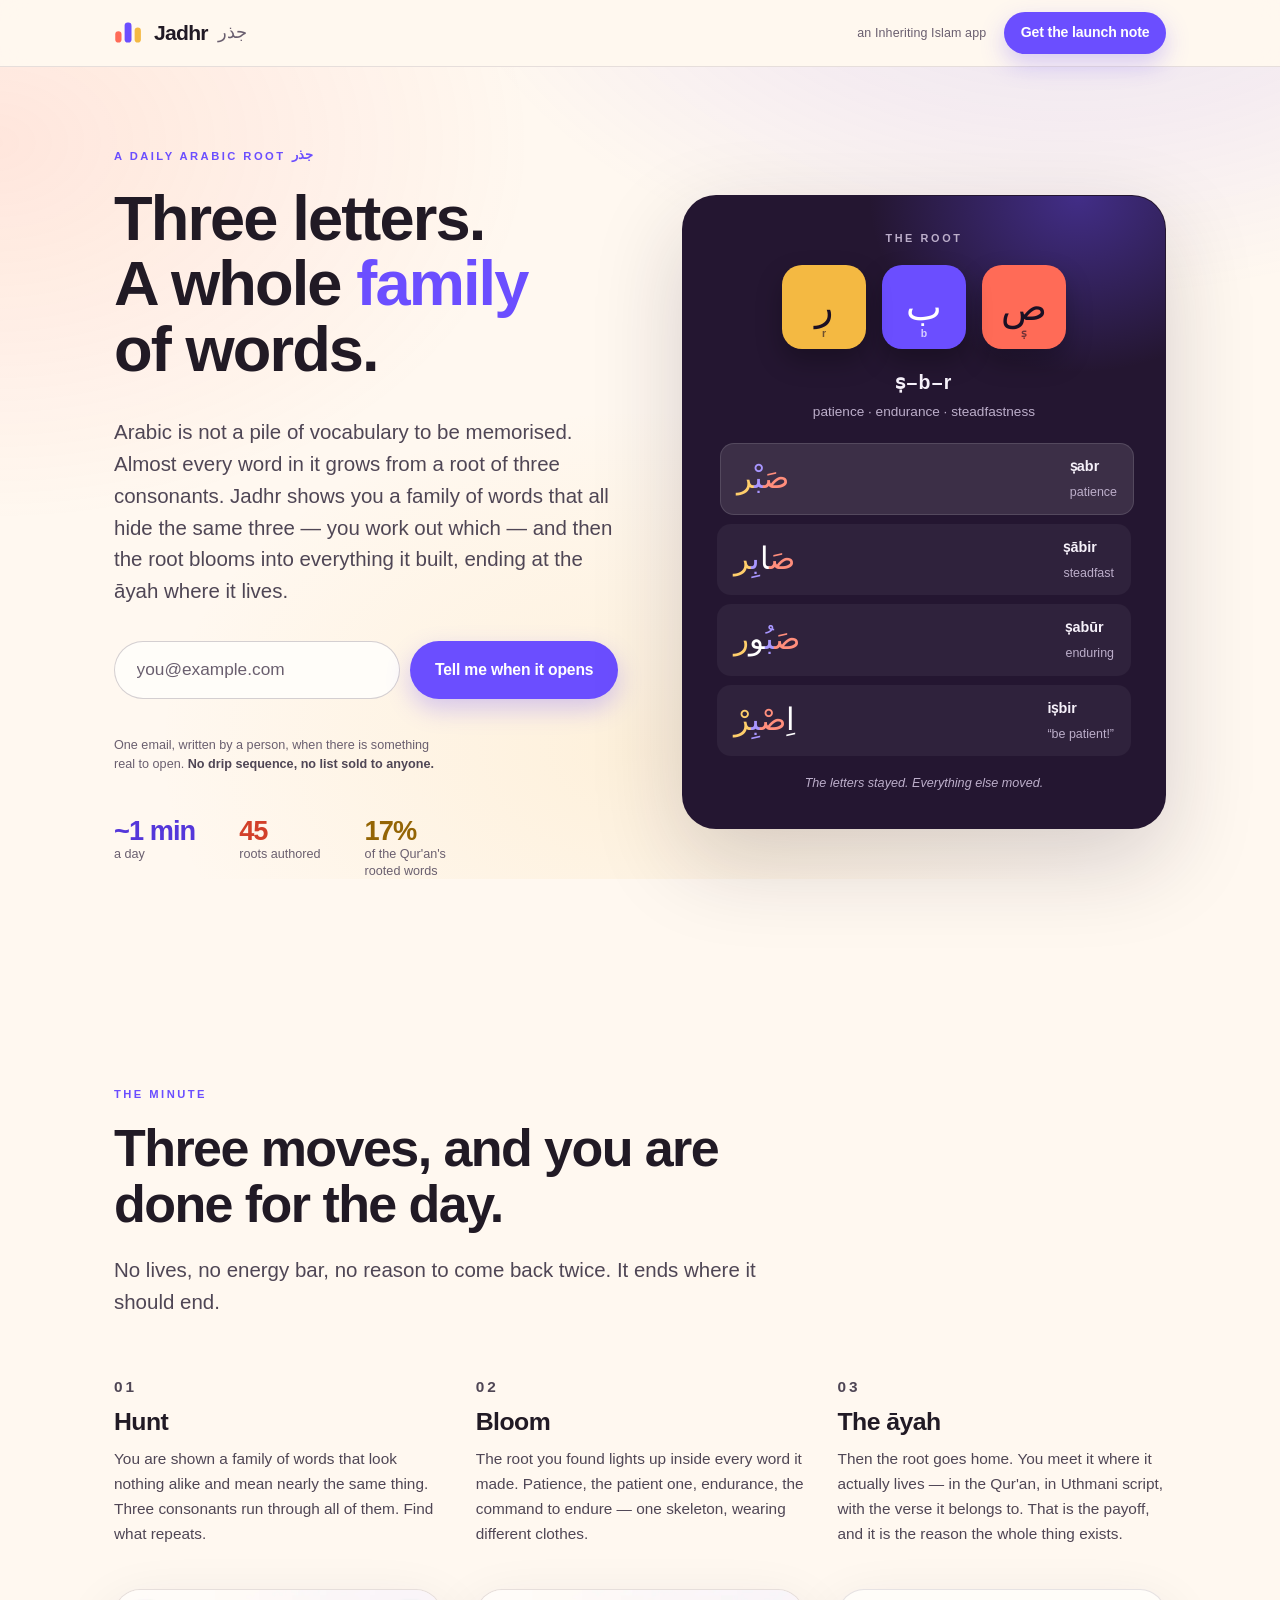
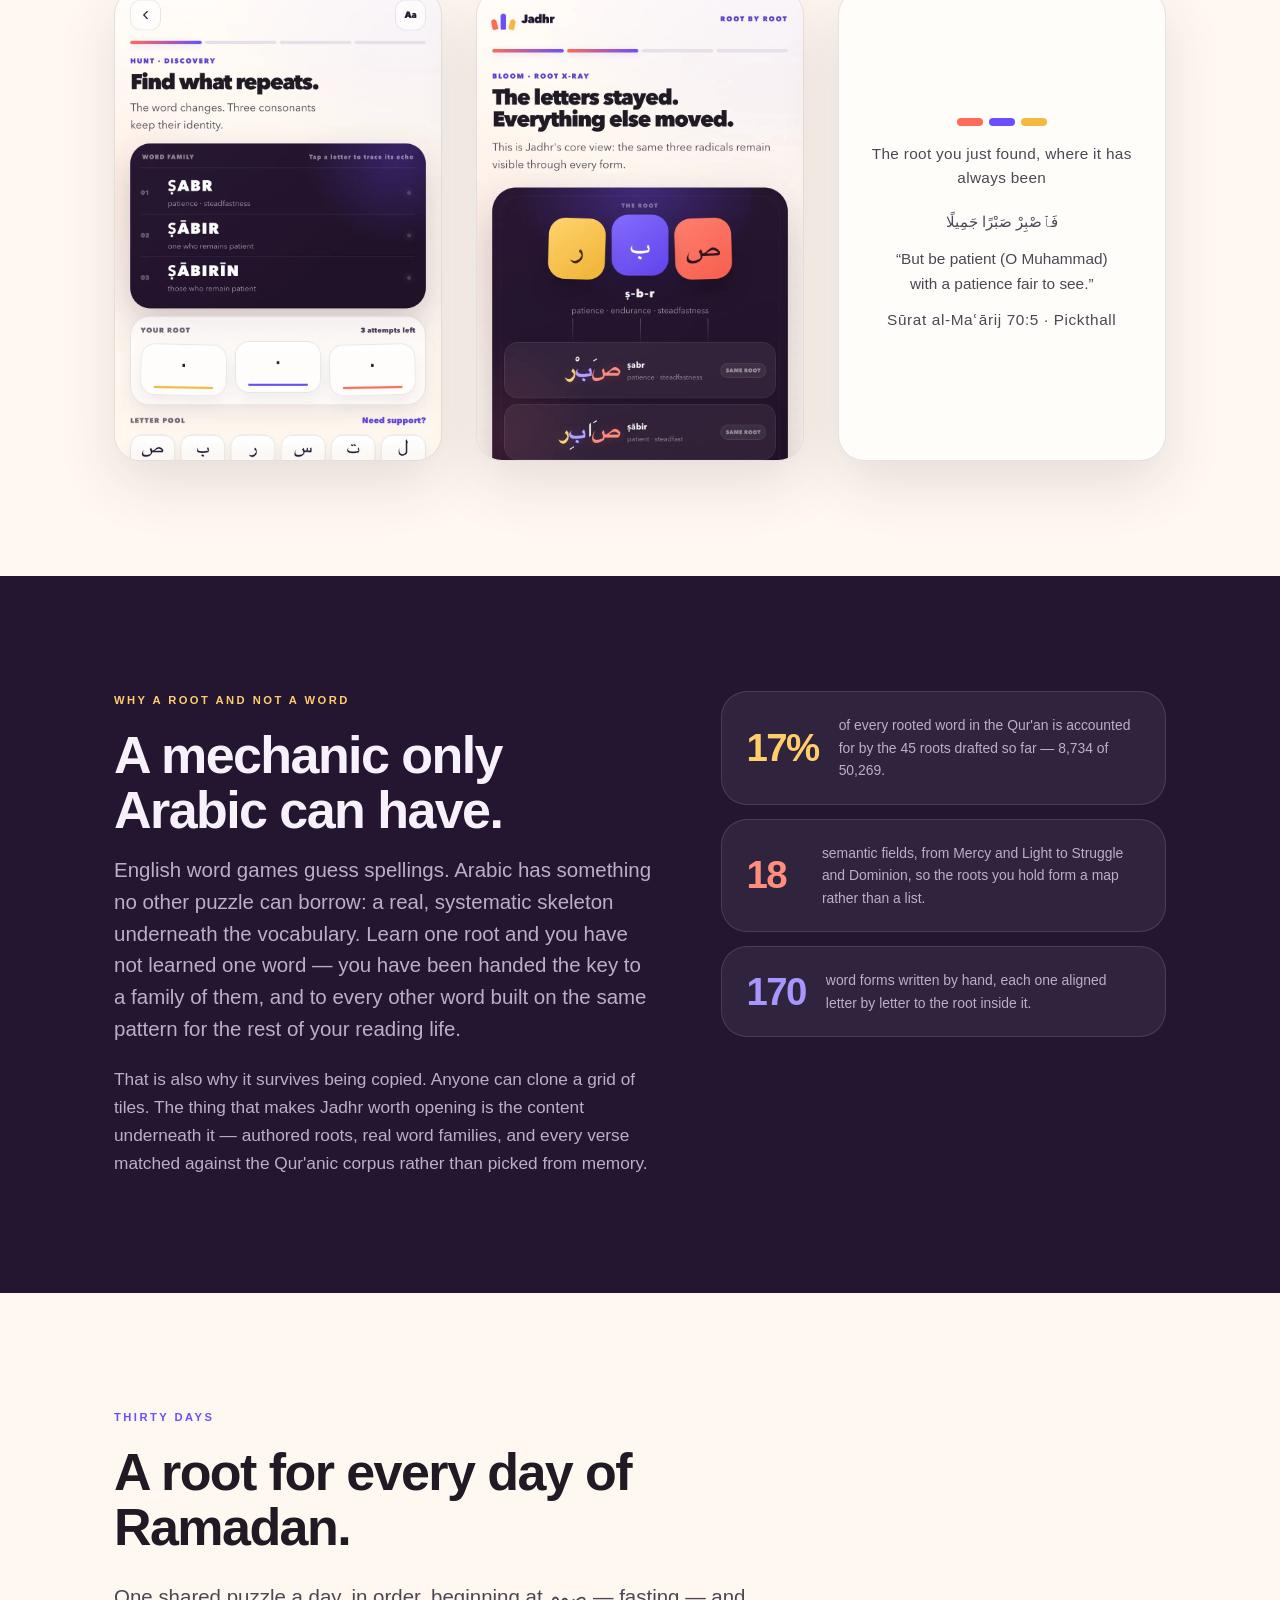
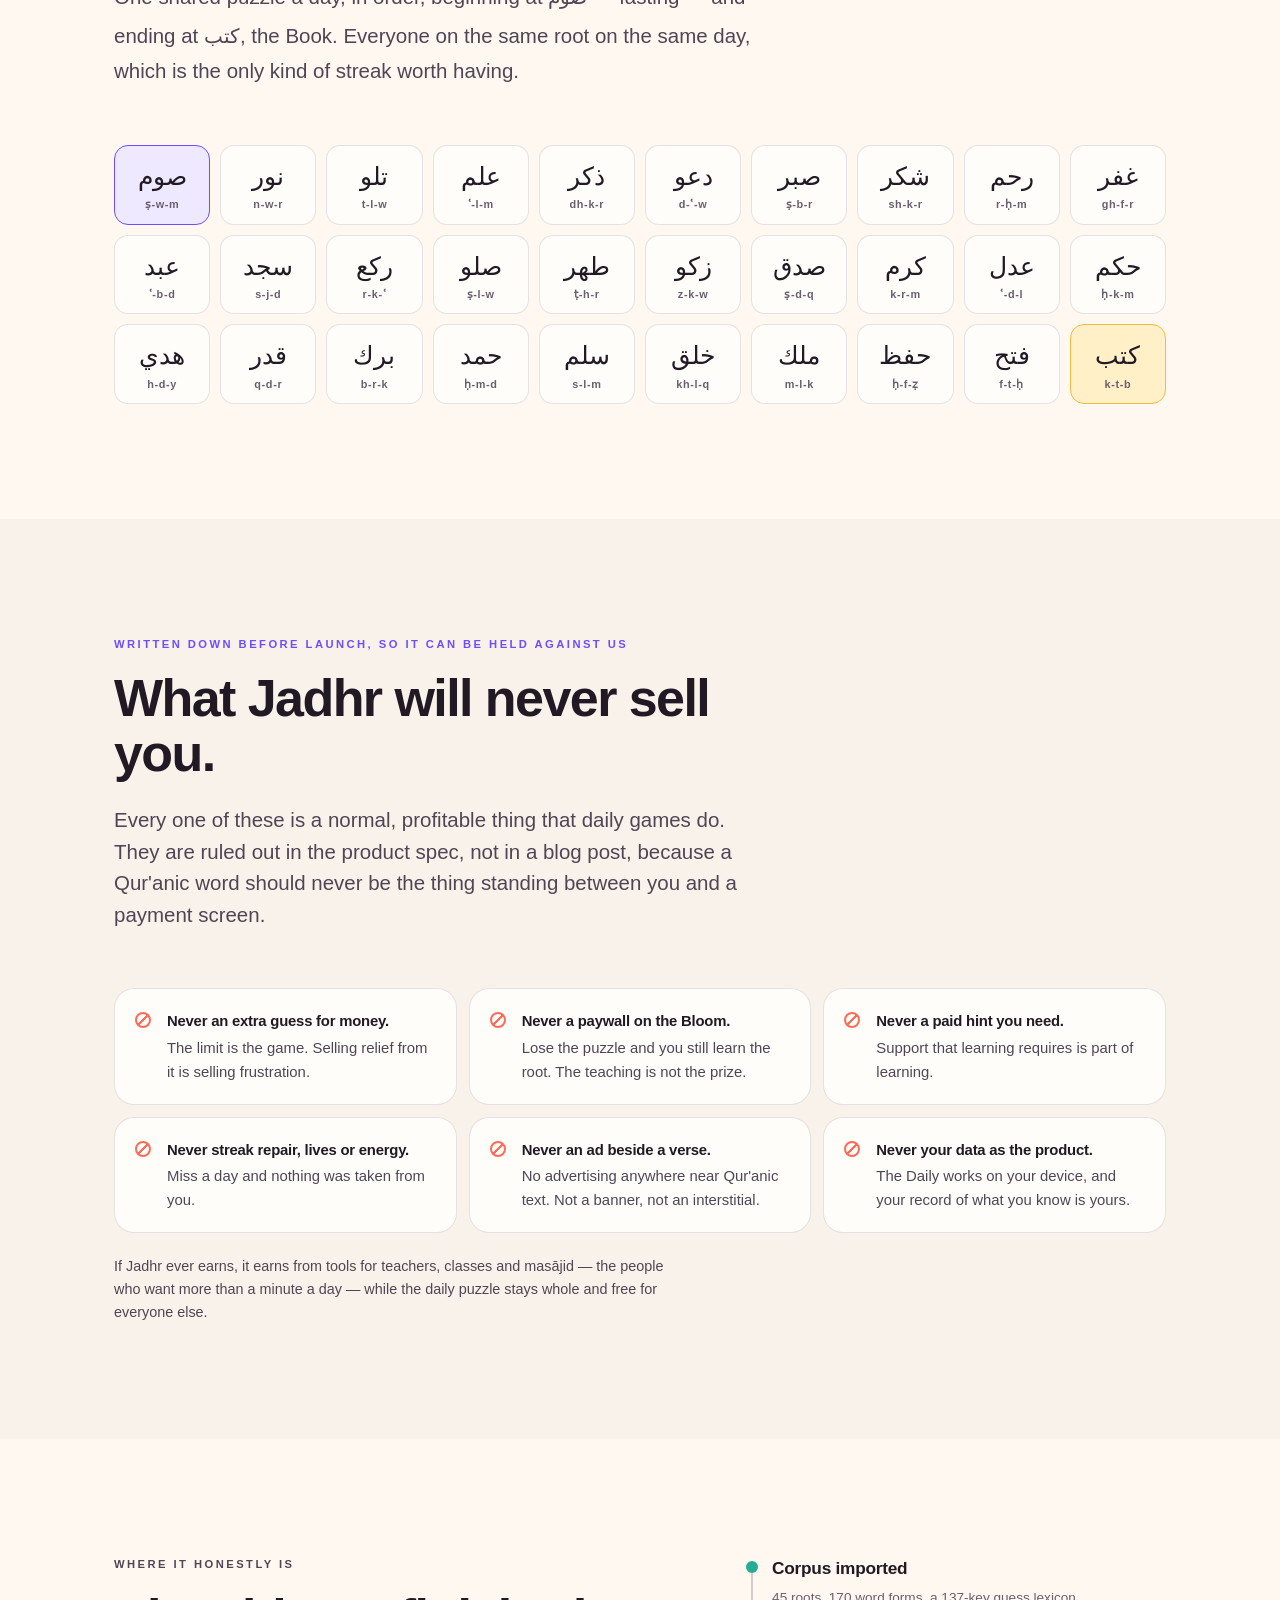
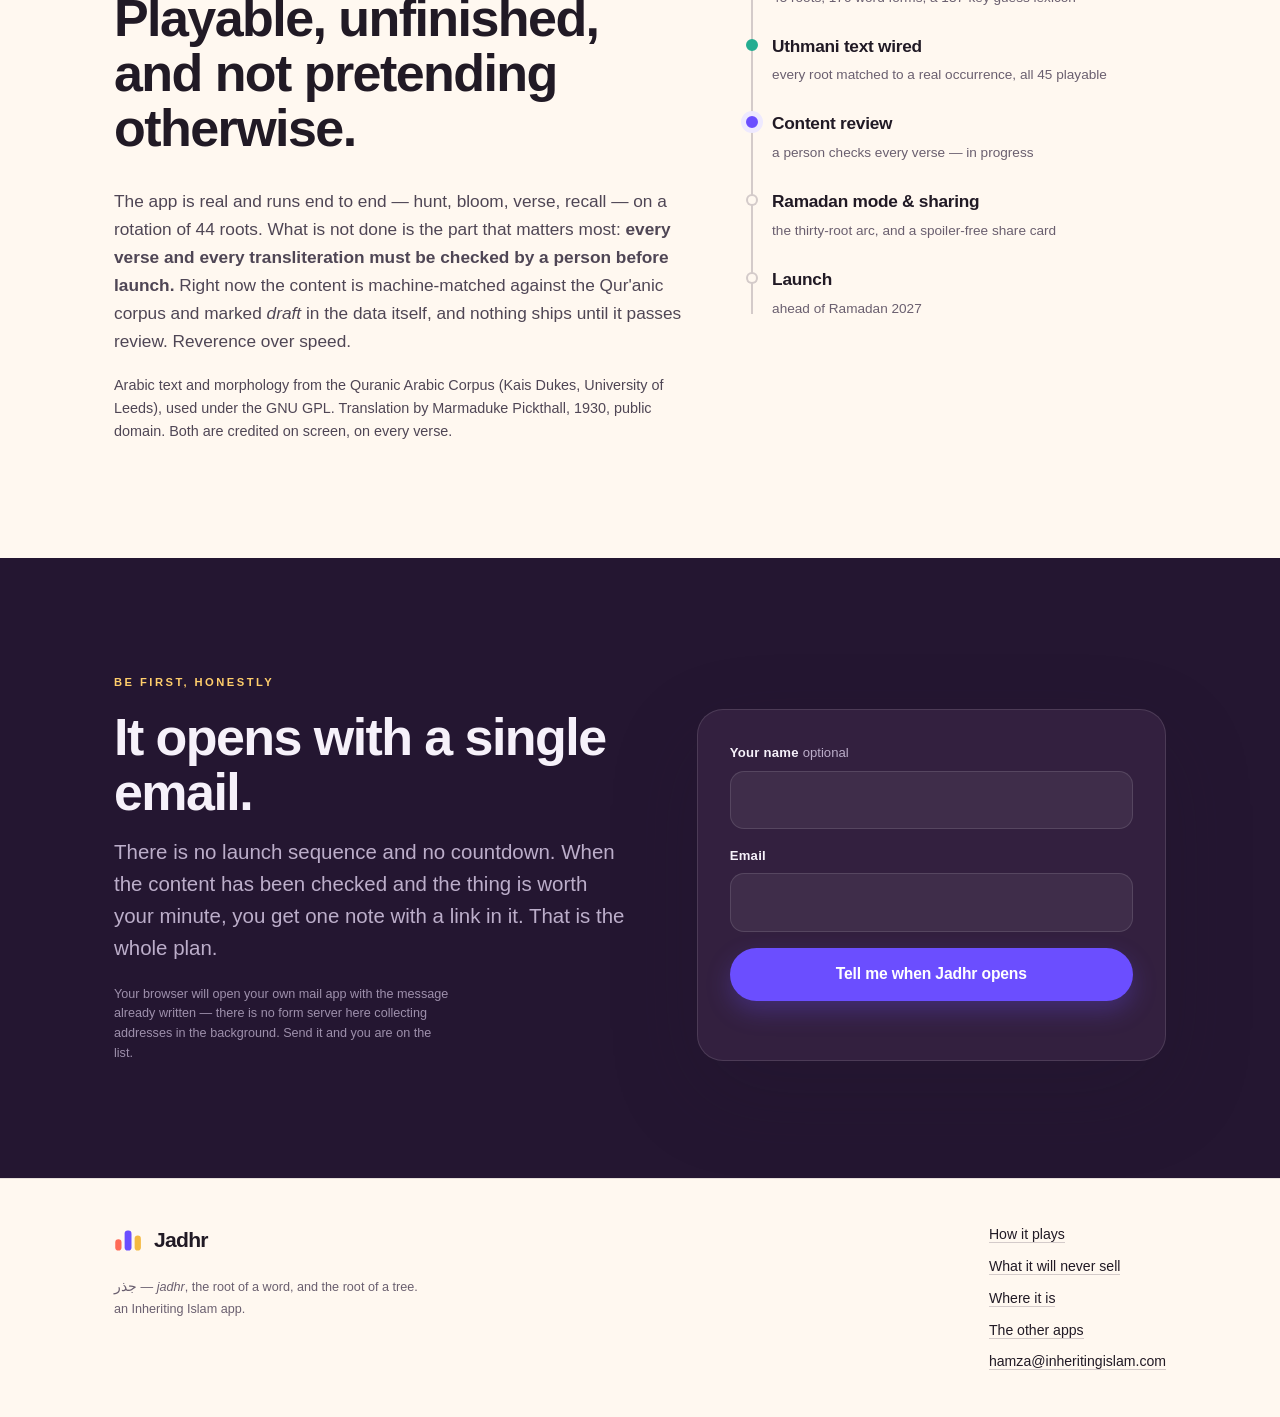
==== index.html @ f07e19c1 "Jadhr gets its own domain, and a page that finally explains it The row on /apps/ says the idea is th" ====
<!doctype html>
<html lang="en">
<head>
<meta charset="utf-8">
<meta name="viewport" content="width=device-width, initial-scale=1">
<title>Jadhr — the daily Arabic root</title>
<meta name="description" content="A one-minute daily puzzle. Find the three letters a family of Arabic words is built from, then watch the root bloom into everything it built — ending at the āyah where it lives. An Inheriting Islam app, launching ahead of Ramadan 2027.">
<link rel="canonical" href="https://jadhrapp.com/">
<meta name="theme-color" content="#FFF8F0" media="(prefers-color-scheme: light)">
<meta name="theme-color" content="#241631" media="(prefers-color-scheme: dark)">

<meta property="og:type" content="website">
<meta property="og:title" content="Jadhr — the daily Arabic root">
<meta property="og:description" content="Three letters. A whole family of words. One minute a day.">
<meta property="og:url" content="https://jadhrapp.com/">
<meta property="og:image" content="https://jadhrapp.com/assets/img/og-card.png">
<meta name="twitter:card" content="summary_large_image">

<link rel="icon" href="/assets/img/favicon.svg" type="image/svg+xml">
<link rel="apple-touch-icon" href="/assets/img/apple-touch-icon.png">
<link rel="stylesheet" href="/assets/css/site.css">
</head>
<body>
<a class="skip" href="#main">Skip to content</a>

<!-- ============================================================ HEADER -->
<header class="head">
  <div class="wrap head-in">
    <a class="mark" href="/" aria-label="Jadhr — home">
      <svg class="glyph" viewBox="0 0 48 40" aria-hidden="true" focusable="false">
        <rect x="2"  y="18" width="10" height="18" rx="5" fill="#FF6B57"/>
        <rect x="17" y="4"  width="11" height="32" rx="5" fill="#6B4EFF"/>
        <rect x="33" y="12" width="10" height="24" rx="5" fill="#F4B942"/>
      </svg>
      <span class="wordmark">Jadhr</span>
      <span class="ar mark-ar" lang="ar" dir="rtl">جذر</span>
    </a>
    <div class="head-right">
      <span class="pub">an Inheriting Islam app</span>
      <a class="btn btn-primary btn-sm" href="#waitlist">Get the launch note</a>
    </div>
  </div>
</header>

<main id="main">

<!-- ============================================================== HERO -->
<section class="hero">
  <div class="wrap hero-in">

    <div class="hero-copy">
      <p class="eyebrow">A daily Arabic root <span class="ar" lang="ar" dir="rtl">جذر</span></p>
      <h1><span>Three letters.</span> <span>A whole <em>family</em> of words.</span></h1>
      <p class="lede">Arabic is not a pile of vocabulary to be memorised. Almost every word in it
        grows from a root of three consonants. Jadhr shows you a family of words that all hide the
        same three — you work out which — and then the root blooms into everything it built,
        ending at the āyah where it lives.</p>

      <form class="signup" id="signup-top" data-to="hamza@inheritingislam.com"
            data-subject="Jadhr waitlist" novalidate>
        <label class="vh" for="e-top">Your email</label>
        <input id="e-top" name="email" type="email" inputmode="email" autocomplete="email"
               placeholder="you@example.com" required>
        <button class="btn btn-primary" type="submit">Tell me when it opens</button>
        <p class="formnote tiny" role="status"></p>
      </form>

      <p class="tiny hero-fine">One email, written by a person, when there is something real to
        open. <b>No drip sequence, no list sold to anyone.</b></p>

      <ul class="facts">
        <li><b>~1 min</b><span>a day</span></li>
        <li><b>45</b><span>roots authored</span></li>
        <li><b>17%</b><span>of the Qur'an's rooted words</span></li>
      </ul>
    </div>

    <!-- The root x-ray: the product's core idea, working, on the page. -->
    <div class="hero-art">
      <figure class="xray" id="xray">
        <figcaption class="xray-cap">The root</figcaption>

        <div class="radicals" dir="rtl" aria-label="The root ṣ-b-r">
          <span class="rad r1"><span class="ar" lang="ar">ص</span><i>ṣ</i></span>
          <span class="rad r2"><span class="ar" lang="ar">ب</span><i>b</i></span>
          <span class="rad r3"><span class="ar" lang="ar">ر</span><i>r</i></span>
        </div>
        <p class="xray-root">ṣ–b–r</p>
        <p class="xray-gloss">patience · endurance · steadfastness</p>

        <ol class="forms" role="list">
          <li class="form is-on">
            <span class="ar form-ar" lang="ar" dir="rtl"><b class="r1">صَ</b><b class="r2">بْ</b><b class="r3">ر</b></span>
            <span class="form-tx">ṣabr</span>
            <span class="form-gl">patience</span>
          </li>
          <li class="form">
            <span class="ar form-ar" lang="ar" dir="rtl"><b class="r1">صَ</b>ا<b class="r2">بِ</b><b class="r3">ر</b></span>
            <span class="form-tx">ṣābir</span>
            <span class="form-gl">steadfast</span>
          </li>
          <li class="form">
            <span class="ar form-ar" lang="ar" dir="rtl"><b class="r1">صَ</b><b class="r2">بُ</b>و<b class="r3">ر</b></span>
            <span class="form-tx">ṣabūr</span>
            <span class="form-gl">enduring</span>
          </li>
          <li class="form">
            <span class="ar form-ar" lang="ar" dir="rtl">اِ<b class="r1">صْ</b><b class="r2">بِ</b><b class="r3">رْ</b></span>
            <span class="form-tx">iṣbir</span>
            <span class="form-gl">“be patient!”</span>
          </li>
        </ol>

        <p class="xray-foot tiny">The letters stayed. Everything else moved.</p>
      </figure>
    </div>

  </div>
</section>

<!-- ============================================================== HOW -->
<section class="band" id="how">
  <div class="wrap">
    <div class="shead">
      <p class="eyebrow">The minute</p>
      <h2>Three moves, and you are done for the day.</h2>
      <p class="lede">No lives, no energy bar, no reason to come back twice. It ends where it
        should end.</p>
    </div>

    <div class="steps">
      <article class="step">
        <p class="step-n">01</p>
        <h3>Hunt</h3>
        <p>You are shown a family of words that look nothing alike and mean nearly the same thing.
          Three consonants run through all of them. Find what repeats.</p>
        <figure class="shot">
          <img src="/assets/img/screen-hunt.webp" width="470" height="700" loading="lazy" decoding="async"
               alt="The Hunt screen: a word family — ṣabr, ṣābir, ṣābirīn — above a pool of Arabic letters and three empty radical slots.">
        </figure>
      </article>

      <article class="step">
        <p class="step-n">02</p>
        <h3>Bloom</h3>
        <p>The root you found lights up inside every word it made. Patience, the patient one,
          endurance, the command to endure — one skeleton, wearing different clothes.</p>
        <figure class="shot">
          <img src="/assets/img/screen-bloom.webp" width="470" height="700" loading="lazy" decoding="async"
               alt="The Bloom screen: the three radicals as coloured tiles, and the same three colours visible inside each derived word.">
        </figure>
      </article>

      <article class="step">
        <p class="step-n">03</p>
        <h3>The āyah</h3>
        <p>Then the root goes home. You meet it where it actually lives — in the Qur'an, in
          Uthmani script, with the verse it belongs to. That is the payoff, and it is the reason
          the whole thing exists.</p>
        <figure class="ayah">
          <p class="ayah-chip" aria-hidden="true">
            <span class="c1"></span><span class="c2"></span><span class="c3"></span>
          </p>
          <p class="ayah-lead tiny">The root you just found, where it has always been</p>
          <p class="ar ayah-ar" lang="ar" dir="rtl">فَٱصْبِرْ صَبْرًا جَمِيلًا</p>
          <p class="ayah-tr">“But be patient (O Muhammad) with a patience fair to see.”</p>
          <p class="ayah-ref tiny">Sūrat al-Maʿārij <span dir="ltr">70:5</span> · Pickthall</p>
        </figure>
      </article>
    </div>
  </div>
</section>

<!-- ============================================================== WHY -->
<section class="band band-dark" id="why">
  <div class="wrap why-in">
    <div>
      <p class="eyebrow">Why a root and not a word</p>
      <h2>A mechanic only Arabic can have.</h2>
      <p class="lede">English word games guess spellings. Arabic has something no other puzzle can
        borrow: a real, systematic skeleton underneath the vocabulary. Learn one root and you have
        not learned one word — you have been handed the key to a family of them, and to every
        other word built on the same pattern for the rest of your reading life.</p>
      <p>That is also why it survives being copied. Anyone can clone a grid of tiles. The thing
        that makes Jadhr worth opening is the content underneath it — authored roots, real word
        families, and every verse matched against the Qur'anic corpus rather than picked from
        memory.</p>
    </div>

    <div class="stat-stack">
      <div class="stat">
        <b>17%</b>
        <p>of every rooted word in the Qur'an is accounted for by the 45 roots drafted so far —
          8,734 of 50,269.</p>
      </div>
      <div class="stat">
        <b>18</b>
        <p>semantic fields, from Mercy and Light to Struggle and Dominion, so the roots you hold
          form a map rather than a list.</p>
      </div>
      <div class="stat">
        <b>170</b>
        <p>word forms written by hand, each one aligned letter by letter to the root inside it.</p>
      </div>
    </div>
  </div>
</section>

<!-- ========================================================== RAMADAN -->
<section class="band" id="ramadan">
  <div class="wrap">
    <div class="shead">
      <p class="eyebrow">Thirty days</p>
      <h2>A root for every day of Ramadan.</h2>
      <p class="lede">One shared puzzle a day, in order, beginning at <span class="ar" lang="ar" dir="rtl">صوم</span>
        — fasting — and ending at <span class="ar" lang="ar" dir="rtl">كتب</span>, the Book. Everyone
        on the same root on the same day, which is the only kind of streak worth having.</p>
    </div>

    <ol class="arc" role="list" aria-label="The thirty roots of Ramadan, in order">
      <li><span class="ar" lang="ar" dir="rtl">صوم</span><i>ṣ-w-m</i></li>
      <li><span class="ar" lang="ar" dir="rtl">نور</span><i>n-w-r</i></li>
      <li><span class="ar" lang="ar" dir="rtl">تلو</span><i>t-l-w</i></li>
      <li><span class="ar" lang="ar" dir="rtl">علم</span><i>ʿ-l-m</i></li>
      <li><span class="ar" lang="ar" dir="rtl">ذكر</span><i>dh-k-r</i></li>
      <li><span class="ar" lang="ar" dir="rtl">دعو</span><i>d-ʿ-w</i></li>
      <li><span class="ar" lang="ar" dir="rtl">صبر</span><i>ṣ-b-r</i></li>
      <li><span class="ar" lang="ar" dir="rtl">شكر</span><i>sh-k-r</i></li>
      <li><span class="ar" lang="ar" dir="rtl">رحم</span><i>r-ḥ-m</i></li>
      <li><span class="ar" lang="ar" dir="rtl">غفر</span><i>gh-f-r</i></li>
      <li><span class="ar" lang="ar" dir="rtl">عبد</span><i>ʿ-b-d</i></li>
      <li><span class="ar" lang="ar" dir="rtl">سجد</span><i>s-j-d</i></li>
      <li><span class="ar" lang="ar" dir="rtl">ركع</span><i>r-k-ʿ</i></li>
      <li><span class="ar" lang="ar" dir="rtl">صلو</span><i>ṣ-l-w</i></li>
      <li><span class="ar" lang="ar" dir="rtl">طهر</span><i>ṭ-h-r</i></li>
      <li><span class="ar" lang="ar" dir="rtl">زكو</span><i>z-k-w</i></li>
      <li><span class="ar" lang="ar" dir="rtl">صدق</span><i>ṣ-d-q</i></li>
      <li><span class="ar" lang="ar" dir="rtl">كرم</span><i>k-r-m</i></li>
      <li><span class="ar" lang="ar" dir="rtl">عدل</span><i>ʿ-d-l</i></li>
      <li><span class="ar" lang="ar" dir="rtl">حكم</span><i>ḥ-k-m</i></li>
      <li><span class="ar" lang="ar" dir="rtl">هدي</span><i>h-d-y</i></li>
      <li><span class="ar" lang="ar" dir="rtl">قدر</span><i>q-d-r</i></li>
      <li><span class="ar" lang="ar" dir="rtl">برك</span><i>b-r-k</i></li>
      <li><span class="ar" lang="ar" dir="rtl">حمد</span><i>ḥ-m-d</i></li>
      <li><span class="ar" lang="ar" dir="rtl">سلم</span><i>s-l-m</i></li>
      <li><span class="ar" lang="ar" dir="rtl">خلق</span><i>kh-l-q</i></li>
      <li><span class="ar" lang="ar" dir="rtl">ملك</span><i>m-l-k</i></li>
      <li><span class="ar" lang="ar" dir="rtl">حفظ</span><i>ḥ-f-ẓ</i></li>
      <li><span class="ar" lang="ar" dir="rtl">فتح</span><i>f-t-ḥ</i></li>
      <li><span class="ar" lang="ar" dir="rtl">كتب</span><i>k-t-b</i></li>
    </ol>
  </div>
</section>

<!-- ========================================================= PROMISES -->
<section class="band band-alt" id="promises">
  <div class="wrap">
    <div class="shead">
      <p class="eyebrow">Written down before launch, so it can be held against us</p>
      <h2>What Jadhr will never sell you.</h2>
      <p class="lede">Every one of these is a normal, profitable thing that daily games do. They
        are ruled out in the product spec, not in a blog post, because a Qur'anic word should
        never be the thing standing between you and a payment screen.</p>
    </div>

    <ul class="nevers" role="list">
      <li><b>Never an extra guess for money.</b> The limit is the game. Selling relief from it is selling frustration.</li>
      <li><b>Never a paywall on the Bloom.</b> Lose the puzzle and you still learn the root. The teaching is not the prize.</li>
      <li><b>Never a paid hint you need.</b> Support that learning requires is part of learning.</li>
      <li><b>Never streak repair, lives or energy.</b> Miss a day and nothing was taken from you.</li>
      <li><b>Never an ad beside a verse.</b> No advertising anywhere near Qur'anic text. Not a banner, not an interstitial.</li>
      <li><b>Never your data as the product.</b> The Daily works on your device, and your record of what you know is yours.</li>
    </ul>

    <p class="small nevers-foot">If Jadhr ever earns, it earns from tools for teachers, classes and
      masājid — the people who want more than a minute a day — while the daily puzzle stays whole
      and free for everyone else.</p>
  </div>
</section>

<!-- =========================================================== STATUS -->
<section class="band" id="status">
  <div class="wrap status-in">
    <div>
      <p class="eyebrow">Where it honestly is</p>
      <h2>Playable, unfinished, and not pretending otherwise.</h2>
      <p>The app is real and runs end to end — hunt, bloom, verse, recall — on a rotation of 44
        roots. What is not done is the part that matters most: <b>every verse and every
        transliteration must be checked by a person before launch.</b> Right now the content is
        machine-matched against the Qur'anic corpus and marked <i>draft</i> in the data itself,
        and nothing ships until it passes review. Reverence over speed.</p>
      <p class="small">Arabic text and morphology from the Quranic Arabic Corpus (Kais Dukes,
        University of Leeds), used under the GNU GPL. Translation by Marmaduke Pickthall, 1930,
        public domain. Both are credited on screen, on every verse.</p>
    </div>

    <ul class="timeline" role="list">
      <li class="done"><b>Corpus imported</b><span>45 roots, 170 word forms, a 137-key guess lexicon</span></li>
      <li class="done"><b>Uthmani text wired</b><span>every root matched to a real occurrence, all 45 playable</span></li>
      <li class="now"><b>Content review</b><span>a person checks every verse — in progress</span></li>
      <li><b>Ramadan mode &amp; sharing</b><span>the thirty-root arc, and a spoiler-free share card</span></li>
      <li><b>Launch</b><span>ahead of Ramadan 2027</span></li>
    </ul>
  </div>
</section>

<!-- ========================================================= WAITLIST -->
<section class="band band-dark" id="waitlist">
  <div class="wrap wait-in">
    <div class="wait-copy">
      <p class="eyebrow">Be first, honestly</p>
      <h2>It opens with a single email.</h2>
      <p class="lede">There is no launch sequence and no countdown. When the content has been
        checked and the thing is worth your minute, you get one note with a link in it. That is the
        whole plan.</p>
      <p class="tiny">Your browser will open your own mail app with the message already written —
        there is no form server here collecting addresses in the background. Send it and you are
        on the list.</p>
    </div>

    <form class="signup signup-lg" id="signup-main" data-to="hamza@inheritingislam.com"
          data-subject="Jadhr waitlist" novalidate>
      <div class="field">
        <label for="w-name">Your name <span class="opt">optional</span></label>
        <input id="w-name" name="name" type="text" autocomplete="name">
      </div>
      <div class="field">
        <label for="w-email">Email</label>
        <input id="w-email" name="email" type="email" inputmode="email" autocomplete="email" required>
      </div>
      <button class="btn btn-primary btn-block" type="submit">Tell me when Jadhr opens</button>
      <p class="formnote tiny" role="status"></p>
    </form>
  </div>
</section>

</main>

<!-- ============================================================ FOOTER -->
<footer class="foot">
  <div class="wrap foot-in">
    <div>
      <a class="mark" href="/" aria-label="Jadhr — home">
        <svg class="glyph" viewBox="0 0 48 40" aria-hidden="true" focusable="false">
          <rect x="2"  y="18" width="10" height="18" rx="5" fill="#FF6B57"/>
          <rect x="17" y="4"  width="11" height="32" rx="5" fill="#6B4EFF"/>
          <rect x="33" y="12" width="10" height="24" rx="5" fill="#F4B942"/>
        </svg>
        <span class="wordmark">Jadhr</span>
      </a>
      <p class="tiny foot-note"><span class="ar" lang="ar" dir="rtl">جذر</span> — <i>jadhr</i>, the
        root of a word, and the root of a tree. an Inheriting Islam app.</p>
    </div>

    <ul class="foot-links" role="list">
      <li><a class="link" href="#how">How it plays</a></li>
      <li><a class="link" href="#promises">What it will never sell</a></li>
      <li><a class="link" href="#status">Where it is</a></li>
      <li><a class="link" href="https://inheritingislam.com/apps/" rel="noopener">The other apps</a></li>
      <li><a class="link" href="mailto:hamza@inheritingislam.com">hamza@inheritingislam.com</a></li>
    </ul>
  </div>
</footer>

<script src="/assets/js/site.js" defer></script>
</body>
</html>
---- assets/css/site.css ----
/* ============================================================================
   JADHR — jadhrapp.com
   The pre-launch page. Palette, radii and surfaces are taken from the v5 app
   itself so the site and the product are visibly the same object: warm cream
   ground, plum panels, and three accent colours that each have a job —
   coral, violet and saffron are the first, second and third radical, always,
   everywhere. They are never decoration.

   One stylesheet, one script, zero third-party requests.
   ========================================================================== */

/* ---------------------------------------------------------------- tokens  */
:root{
  color-scheme:light;

  --cream:#FFF8F0;
  --cream-deep:#F3E8DC;
  --ground:#FFF8F0;
  --surface:#FFFDF9;
  --surface-2:#F9F2EA;
  --panel:#241631;
  --panel-2:#33203F;

  --ink:#211A25;
  --ink-soft:#4F4655;
  --muted:#6A5F6F;
  --on-panel:#F6F1FA;
  --on-panel-soft:#BCAECA;

  --line:rgba(52,34,64,.12);
  --line-strong:rgba(52,34,64,.21);
  --line-panel:rgba(255,255,255,.12);

  --violet:#6B4EFF;
  --violet-deep:#5437DA;
  --violet-soft:#EEE9FF;
  --coral:#FF6B57;
  --coral-soft:#FFE6E0;
  --sun:#F4B942;
  --sun-soft:#FFF0C8;
  --mint:#25AD91;
  --mint-soft:#DEF5ED;

  /* On the plum panels the accents are lifted so they hold contrast on dark. */
  --violet-lit:#A896FF;
  --coral-lit:#FF8E7C;
  --sun-lit:#FFCE6B;

  /* And deepened when they carry text on cream — the tile colours themselves
     are far too pale to read against the ground. Same three roles, legibly. */
  --violet-text:#5437DA;
  --coral-text:#D2402A;
  --sun-text:#946505;

  --shadow-soft:0 14px 36px rgba(46,28,54,.08);
  --shadow-card:0 22px 58px rgba(46,28,54,.12);
  --shadow-lift:0 32px 90px rgba(35,22,42,.18);

  --r-xl:34px; --r-lg:26px; --r-md:20px; --r-sm:14px;
  --gutter:clamp(20px,5vw,64px);

  --f-sans:"Avenir Next","Avenir",Inter,ui-sans-serif,-apple-system,BlinkMacSystemFont,"Segoe UI",sans-serif;
  --f-ar:"SF Arabic","Geeza Pro","Noto Naskh Arabic","Al Bayan","Segoe UI",serif;
}

@media (prefers-color-scheme:dark){
  :root{
    color-scheme:dark;
    --ground:#160F1E;
    --surface:#1F1529;
    --surface-2:#261A33;
    --panel:#241631;
    --panel-2:#33203F;

    --ink:#F4EFF8;
    --ink-soft:#C3B6CF;
    --muted:#A395B0;
    --line:rgba(244,239,248,.14);
    --line-strong:rgba(244,239,248,.26);

    --violet:#A896FF;
    --violet-deep:#8B76FF;
    --violet-soft:rgba(107,78,255,.20);
    --coral:#FF8E7C;
    --coral-soft:rgba(255,107,87,.18);
    --sun:#FFCE6B;
    --sun-soft:rgba(244,185,66,.18);
    --violet-text:#A896FF;
    --coral-text:#FF8E7C;
    --sun-text:#FFCE6B;
    --mint:#5FD3B9;
    --mint-soft:rgba(37,173,145,.18);

    --shadow-soft:0 14px 36px rgba(0,0,0,.4);
    --shadow-card:0 22px 58px rgba(0,0,0,.5);
    --shadow-lift:0 32px 90px rgba(0,0,0,.6);
  }
}

/* ---------------------------------------------------------------- base    */
*,*::before,*::after{box-sizing:border-box}
html{-webkit-text-size-adjust:100%}
@media (prefers-reduced-motion:no-preference){html{scroll-behavior:smooth}}

body{
  margin:0;
  background:var(--ground);
  color:var(--ink);
  font-family:var(--f-sans);
  font-size:clamp(1rem,.97rem + .15vw,1.08rem);
  line-height:1.62;
  -webkit-font-smoothing:antialiased;
  -moz-osx-font-smoothing:grayscale;
  overflow-x:hidden;
}
img{max-width:100%;display:block;height:auto}
a{color:inherit}
::selection{background:var(--violet-soft);color:var(--ink)}
:focus-visible{outline:3px solid var(--violet);outline-offset:3px;border-radius:6px}

.vh{position:absolute;width:1px;height:1px;overflow:hidden;clip-path:inset(50%);white-space:nowrap}
.skip{position:fixed;top:-80px;left:16px;z-index:99;background:var(--panel);color:#fff;
  padding:.7em 1.1em;border-radius:var(--r-sm);text-decoration:none;font-weight:700;transition:top .2s}
.skip:focus{top:16px}

/* ---------------------------------------------------------------- layout  */
.wrap{width:min(1180px,100%);margin-inline:auto;padding-inline:var(--gutter)}
.band{padding-block:clamp(64px,9vw,132px)}
.band-alt{background:var(--surface-2)}
.band-dark{background:var(--panel);color:var(--on-panel)}
.band-dark .eyebrow{color:var(--sun-lit)}
.band-dark .lede{color:var(--on-panel-soft)}
section[id]{scroll-margin-top:88px}

/* ---------------------------------------------------------------- type    */
h1,h2,h3{margin:0;font-weight:800;letter-spacing:-.03em;line-height:1.03}
h1{font-size:clamp(2.35rem,1.45rem + 3.4vw,3.95rem)}
h2{font-size:clamp(1.95rem,1.35rem + 2.5vw,3.25rem);line-height:1.06}
h3{font-size:clamp(1.28rem,1.15rem + .5vw,1.6rem);letter-spacing:-.022em}
h1 em{font-style:normal;color:var(--violet)}
p{margin:0 0 1.05em}
p:last-child{margin-bottom:0}

.eyebrow{
  display:flex;align-items:center;gap:.6em;margin:0 0 1.15rem;
  font-size:.7rem;font-weight:700;letter-spacing:.22em;text-transform:uppercase;color:var(--violet);
}
.lede{font-size:clamp(1.08rem,1rem + .4vw,1.28rem);line-height:1.55;color:var(--ink-soft);max-width:58ch}
h2 + .lede{margin-top:.8em}
.small{font-size:.9rem;line-height:1.6;color:var(--ink-soft)}
.tiny{font-size:.79rem;line-height:1.55;color:var(--muted)}
.shead{max-width:70ch;margin-bottom:clamp(36px,4.5vw,64px)}
.shead .lede{margin-top:1.1em}

.ar{font-family:var(--f-ar);line-height:1.9}

a.link{text-decoration:none;color:inherit;box-shadow:inset 0 -1px 0 var(--line-strong);
  padding-bottom:1px;transition:color .18s,box-shadow .18s}
a.link:hover{color:var(--violet);box-shadow:inset 0 -1px 0 var(--violet)}

/* ---------------------------------------------------------------- buttons */
.btn{
  display:inline-flex;align-items:center;justify-content:center;gap:.55em;
  font:inherit;font-weight:700;font-size:.98rem;letter-spacing:-.01em;
  padding:.82em 1.5em;border-radius:999px;border:1.5px solid transparent;
  text-decoration:none;cursor:pointer;text-align:center;
  transition:background-color .18s,color .18s,border-color .18s,transform .12s,box-shadow .18s;
}
.btn:active{transform:translateY(1px)}
.btn-primary{background:var(--violet);color:#fff;box-shadow:0 10px 24px rgba(107,78,255,.28)}
.btn-primary:hover{background:var(--violet-deep)}
.btn-sm{padding:.6em 1.1em;font-size:.88rem}
.btn-block{width:100%}

/* ---------------------------------------------------------------- header  */
.head{position:sticky;top:0;z-index:40;background:color-mix(in srgb,var(--ground) 88%,transparent);
  backdrop-filter:saturate(1.4) blur(12px);border-bottom:1px solid var(--line)}
.head-in{display:flex;align-items:center;justify-content:space-between;gap:20px;padding-block:12px}
.mark{display:inline-flex;align-items:center;gap:10px;text-decoration:none}
.mark .glyph{width:30px;height:25px;flex:none}
.wordmark{font-size:1.32rem;font-weight:800;letter-spacing:-.035em}
.mark-ar{font-size:1.15rem;color:var(--muted)}
.head-right{display:flex;align-items:center;gap:18px}
.pub{font-size:.78rem;color:var(--muted);letter-spacing:.01em}
@media (max-width:720px){.pub,.mark-ar{display:none}}

/* ---------------------------------------------------------------- hero    */
.hero{padding-block:clamp(44px,6vw,84px) clamp(56px,7vw,104px);position:relative;overflow:hidden}
.hero::before{
  content:"";position:absolute;inset:-30% -10% auto -10%;height:120%;z-index:-1;pointer-events:none;
  background:
    radial-gradient(60% 55% at 78% 8%,rgba(107,78,255,.16),transparent 70%),
    radial-gradient(50% 50% at 8% 32%,rgba(255,107,87,.13),transparent 70%),
    radial-gradient(45% 45% at 50% 88%,rgba(244,185,66,.12),transparent 70%);
}
.hero-in{display:grid;grid-template-columns:1.02fr .98fr;gap:clamp(32px,5vw,72px);align-items:center}
@media (max-width:960px){.hero-in{grid-template-columns:1fr}}

/* Two sentences, two blocks: the break is a decision, not whatever the
   measure happens to produce at this width. */
.hero h1{margin:0 0 .55em}
.hero h1 span{display:block;text-wrap:balance}
.hero .eyebrow .ar{font-size:1.15em;letter-spacing:0}
.hero-fine{margin-top:.9em;max-width:46ch}
.hero-fine b{color:var(--ink-soft)}

.facts{display:flex;flex-wrap:wrap;gap:clamp(20px,3.5vw,44px);list-style:none;margin:clamp(28px,3.5vw,42px) 0 0;padding:0}
.facts li{display:flex;flex-direction:column;gap:2px}
.facts b{font-size:1.7rem;font-weight:800;letter-spacing:-.035em;line-height:1}
.facts li:nth-child(1) b{color:var(--violet-text)}
.facts li:nth-child(2) b{color:var(--coral-text)}
.facts li:nth-child(3) b{color:var(--sun-text)}
.facts span{font-size:.79rem;color:var(--muted);max-width:16ch;line-height:1.35}

/* ---------------------------------------------------------------- signup  */
.signup{display:flex;gap:10px;flex-wrap:wrap;margin-top:clamp(24px,3vw,34px);max-width:520px}
.signup input{
  flex:1 1 240px;min-width:0;font:inherit;color:var(--ink);
  background:var(--surface);border:1.5px solid var(--line-strong);border-radius:999px;
  padding:.82em 1.25em;transition:border-color .18s,box-shadow .18s;
}
.signup input::placeholder{color:var(--muted)}
.signup input:focus{outline:none;border-color:var(--violet);box-shadow:0 0 0 4px var(--violet-soft)}
.signup .formnote{flex:1 0 100%;margin:0;min-height:1.2em}
.signup .formnote.err{color:var(--coral)}

.signup-lg{display:block;max-width:none;background:var(--panel-2);border:1px solid var(--line-panel);
  border-radius:var(--r-lg);padding:clamp(22px,3vw,32px);box-shadow:var(--shadow-lift)}
.signup-lg .field{margin-bottom:16px}
.signup-lg label{display:block;font-size:.82rem;font-weight:700;letter-spacing:.02em;
  color:var(--on-panel);margin-bottom:7px}
.signup-lg .opt{font-weight:400;color:var(--on-panel-soft);letter-spacing:0}
.signup-lg input{width:100%;flex:none;background:rgba(255,255,255,.06);color:var(--on-panel);
  border-color:var(--line-panel);border-radius:var(--r-sm)}
.signup-lg input:focus{border-color:var(--violet-lit);box-shadow:0 0 0 4px rgba(107,78,255,.28)}
.signup-lg .formnote{margin-top:12px;color:var(--on-panel-soft)}
.signup-lg .formnote.err{color:var(--coral-lit)}

/* --------------------------------------------------------------- x-ray    */
/* The hero's centrepiece: the same three radicals, held fixed while four
   different words move around them. It is the product's core idea, and it
   works with the script switched off. */
.xray{
  margin:0;background:var(--panel);color:var(--on-panel);
  border:1px solid transparent;
  border-radius:var(--r-xl);padding:clamp(24px,3vw,34px);box-shadow:var(--shadow-lift);
  position:relative;overflow:hidden;
}
/* On a dark ground the card and the page are nearly the same plum, so it needs
   an edge to stay a card rather than a hole. */
@media (prefers-color-scheme:dark){.xray{border-color:var(--line-panel)}}
.xray::after{content:"";position:absolute;inset:0;pointer-events:none;
  background:radial-gradient(70% 45% at 82% 0%,rgba(107,78,255,.42),transparent 62%)}
.xray>*{position:relative;z-index:1}
.xray-cap{font-size:.68rem;font-weight:700;letter-spacing:.24em;text-transform:uppercase;
  color:var(--on-panel-soft);text-align:center;margin:0 0 18px}

.radicals{display:flex;justify-content:center;gap:clamp(10px,1.6vw,16px)}
.rad{width:clamp(62px,8.5vw,84px);aspect-ratio:1;border-radius:var(--r-md);
  display:grid;place-items:center;position:relative;box-shadow:0 12px 26px rgba(0,0,0,.28)}
.rad .ar{font-size:clamp(1.9rem,3vw,2.5rem);line-height:1;color:#1B1024}
.rad i{position:absolute;bottom:7px;font-style:normal;font-size:.66rem;font-weight:700;
  color:rgba(27,16,36,.62)}
.rad.r1{background:var(--coral)}
.rad.r2{background:var(--violet);}
.rad.r2 .ar,.rad.r2 i{color:#fff}
.rad.r2 i{color:rgba(255,255,255,.72)}
.rad.r3{background:var(--sun)}

.xray-root{text-align:center;font-weight:800;font-size:1.22rem;letter-spacing:.06em;margin:18px 0 2px}
.xray-gloss{text-align:center;font-size:.85rem;color:var(--on-panel-soft);margin:0 0 20px}

.forms{list-style:none;margin:0;padding:0;display:grid;gap:9px}
.form{
  display:grid;grid-template-columns:1fr auto;align-items:center;gap:4px 14px;
  background:rgba(255,255,255,.05);border:1px solid transparent;
  border-radius:var(--r-sm);padding:11px 16px;cursor:default;
  transition:background-color .28s,border-color .28s,transform .28s;
}
.form-ar{grid-row:span 2;font-size:clamp(1.5rem,2.4vw,1.95rem);line-height:1.55;color:#FFF}
.form-ar b{font-weight:inherit}
.form-tx{font-size:.9rem;font-weight:700;align-self:end}
.form-gl{font-size:.78rem;color:var(--on-panel-soft);align-self:start}
.form .r1{color:var(--coral-lit)}
.form .r2{color:var(--violet-lit)}
.form .r3{color:var(--sun-lit)}
.form.is-on{background:rgba(255,255,255,.11);border-color:var(--line-panel);transform:translateX(3px)}
.xray-foot{text-align:center;margin:18px 0 0;color:var(--on-panel-soft);font-style:italic}

/* ---------------------------------------------------------------- steps   */
.steps{display:grid;grid-template-columns:repeat(3,1fr);gap:clamp(20px,2.6vw,34px)}
@media (max-width:900px){.steps{grid-template-columns:1fr;max-width:560px}}
.step{display:flex;flex-direction:column}
.step-n{font-size:.72rem;font-weight:800;letter-spacing:.2em;color:var(--muted);margin:0 0 .6em}
.step h3{margin-bottom:.5em}
.step p{color:var(--ink-soft);font-size:.96rem}

/* The three media blocks share one aspect ratio so the row lands on a single
   baseline. The phone shots are cropped from the top: the part of the screen
   worth showing is the part above the keyboard. */
.shot{margin:auto 0 0;padding-top:26px}
.shot img{
  width:100%;aspect-ratio:39/56;object-fit:cover;object-position:top;
  border-radius:var(--r-lg);border:1px solid var(--line);
  box-shadow:var(--shadow-card);background:var(--cream);
}

.ayah{margin:auto 0 0;padding:clamp(24px,3vw,32px) clamp(20px,2.6vw,28px);margin-top:26px;
  background:var(--surface);border:1px solid var(--line);border-radius:var(--r-lg);
  box-shadow:var(--shadow-card);text-align:center;
  aspect-ratio:39/56;display:grid;place-content:center}
@media (max-width:900px){
  .shot img{aspect-ratio:auto}
  .ayah{aspect-ratio:auto;display:block}
}
.ayah-chip{display:flex;justify-content:center;gap:6px;margin:0 0 16px}
.ayah-chip span{width:26px;height:8px;border-radius:99px}
.ayah-chip .c1{background:var(--coral)}
.ayah-chip .c2{background:var(--violet)}
.ayah-chip .c3{background:var(--sun)}
.ayah-lead{margin:0 0 18px;letter-spacing:.02em}
.ayah-ar{font-size:clamp(1.7rem,2.4vw,2.2rem);line-height:2;margin:0 0 .6em;color:var(--ink)}
.ayah-tr{font-size:.95rem;color:var(--ink-soft);margin:0 0 .7em;text-wrap:balance}
.ayah-ref{margin:0;letter-spacing:.04em}

/* ---------------------------------------------------------------- why     */
.why-in{display:grid;grid-template-columns:1.1fr .9fr;gap:clamp(32px,5vw,72px);align-items:start}
@media (max-width:900px){.why-in{grid-template-columns:1fr}}
.why-in p{color:var(--on-panel-soft)}
.stat-stack{display:grid;gap:14px}
.stat{background:rgba(255,255,255,.06);border:1px solid var(--line-panel);
  border-radius:var(--r-lg);padding:22px 24px;display:grid;grid-template-columns:auto 1fr;
  gap:4px 20px;align-items:center}
.stat b{font-size:2.4rem;font-weight:800;letter-spacing:-.04em;line-height:1;min-width:2.6ch}
.stat:nth-child(1) b{color:var(--sun-lit)}
.stat:nth-child(2) b{color:var(--coral-lit)}
.stat:nth-child(3) b{color:var(--violet-lit)}
.stat p{margin:0;font-size:.87rem;color:var(--on-panel-soft)}

/* ---------------------------------------------------------------- arc     */
.arc{list-style:none;margin:0;padding:0;display:grid;gap:10px;
  grid-template-columns:repeat(auto-fill,minmax(96px,1fr))}
.arc li{
  background:var(--surface);border:1px solid var(--line);border-radius:var(--r-sm);
  padding:12px 8px 10px;text-align:center;display:grid;gap:1px;
  transition:transform .2s,border-color .2s,box-shadow .2s;
}
.arc li:hover{transform:translateY(-3px);border-color:var(--violet);box-shadow:var(--shadow-soft)}
.arc .ar{font-size:1.55rem;line-height:1.5;color:var(--ink)}
.arc i{font-style:normal;font-size:.68rem;font-weight:700;letter-spacing:.06em;color:var(--muted)}
.arc li:first-child{background:var(--violet-soft);border-color:var(--violet)}
.arc li:last-child{background:var(--sun-soft);border-color:var(--sun)}

/* ---------------------------------------------------------------- nevers  */
.nevers{list-style:none;margin:0;padding:0;display:grid;gap:12px;
  grid-template-columns:repeat(auto-fit,minmax(310px,1fr))}
.nevers li{background:var(--surface);border:1px solid var(--line);border-radius:var(--r-md);
  padding:20px 22px;font-size:.93rem;color:var(--ink-soft);position:relative;padding-left:52px}
.nevers li::before{
  content:"";position:absolute;left:20px;top:23px;width:16px;height:16px;border-radius:50%;
  border:2.5px solid var(--coral);
  background:linear-gradient(to bottom right,transparent 44%,var(--coral) 44%,var(--coral) 56%,transparent 56%);
}
.nevers b{display:block;color:var(--ink);font-weight:800;letter-spacing:-.015em;margin-bottom:2px}
.nevers-foot{margin-top:22px;max-width:70ch}

/* ---------------------------------------------------------------- status  */
.status-in{display:grid;grid-template-columns:1.15fr .85fr;gap:clamp(32px,5vw,72px);align-items:start}
@media (max-width:900px){.status-in{grid-template-columns:1fr}}
.status-in h2{margin-bottom:.6em}
.status-in>div>p{color:var(--ink-soft)}

.timeline{list-style:none;margin:0;padding:0 0 0 26px;position:relative}
.timeline::before{content:"";position:absolute;left:5px;top:8px;bottom:8px;width:2px;background:var(--line-strong)}
.timeline li{position:relative;padding:0 0 22px}
.timeline li:last-child{padding-bottom:0}
.timeline li::before{content:"";position:absolute;left:-26px;top:6px;width:12px;height:12px;
  border-radius:50%;background:var(--ground);border:2.5px solid var(--line-strong)}
.timeline li.done::before{background:var(--mint);border-color:var(--mint)}
.timeline li.now::before{background:var(--violet);border-color:var(--violet);
  box-shadow:0 0 0 5px var(--violet-soft)}
.timeline b{display:block;font-weight:800;letter-spacing:-.015em}
.timeline span{font-size:.85rem;color:var(--muted)}

/* -------------------------------------------------------------- waitlist  */
.wait-in{display:grid;grid-template-columns:1.05fr .95fr;gap:clamp(32px,5vw,72px);align-items:center}
@media (max-width:900px){.wait-in{grid-template-columns:1fr}}
.wait-copy .tiny{color:var(--on-panel-soft);opacity:.8;max-width:48ch}

/* ---------------------------------------------------------------- footer  */
.foot{border-top:1px solid var(--line);padding-block:44px;background:var(--ground)}
.foot-in{display:flex;flex-wrap:wrap;gap:28px;justify-content:space-between;align-items:flex-start}
.foot-note{margin:12px 0 0;max-width:44ch}
.foot-note .ar{font-size:1.1em}
.foot-links{list-style:none;margin:0;padding:0;display:grid;gap:9px;font-size:.88rem}

/* ---------------------------------------------------------------- motion  */
.reveal{opacity:0;transform:translateY(18px)}
.reveal.in{opacity:1;transform:none;transition:opacity .7s ease,transform .7s cubic-bezier(.2,.7,.3,1)}
@media (prefers-reduced-motion:reduce){
  .reveal,.reveal.in{opacity:1;transform:none;transition:none}
  .form,.arc li{transition:none}
}
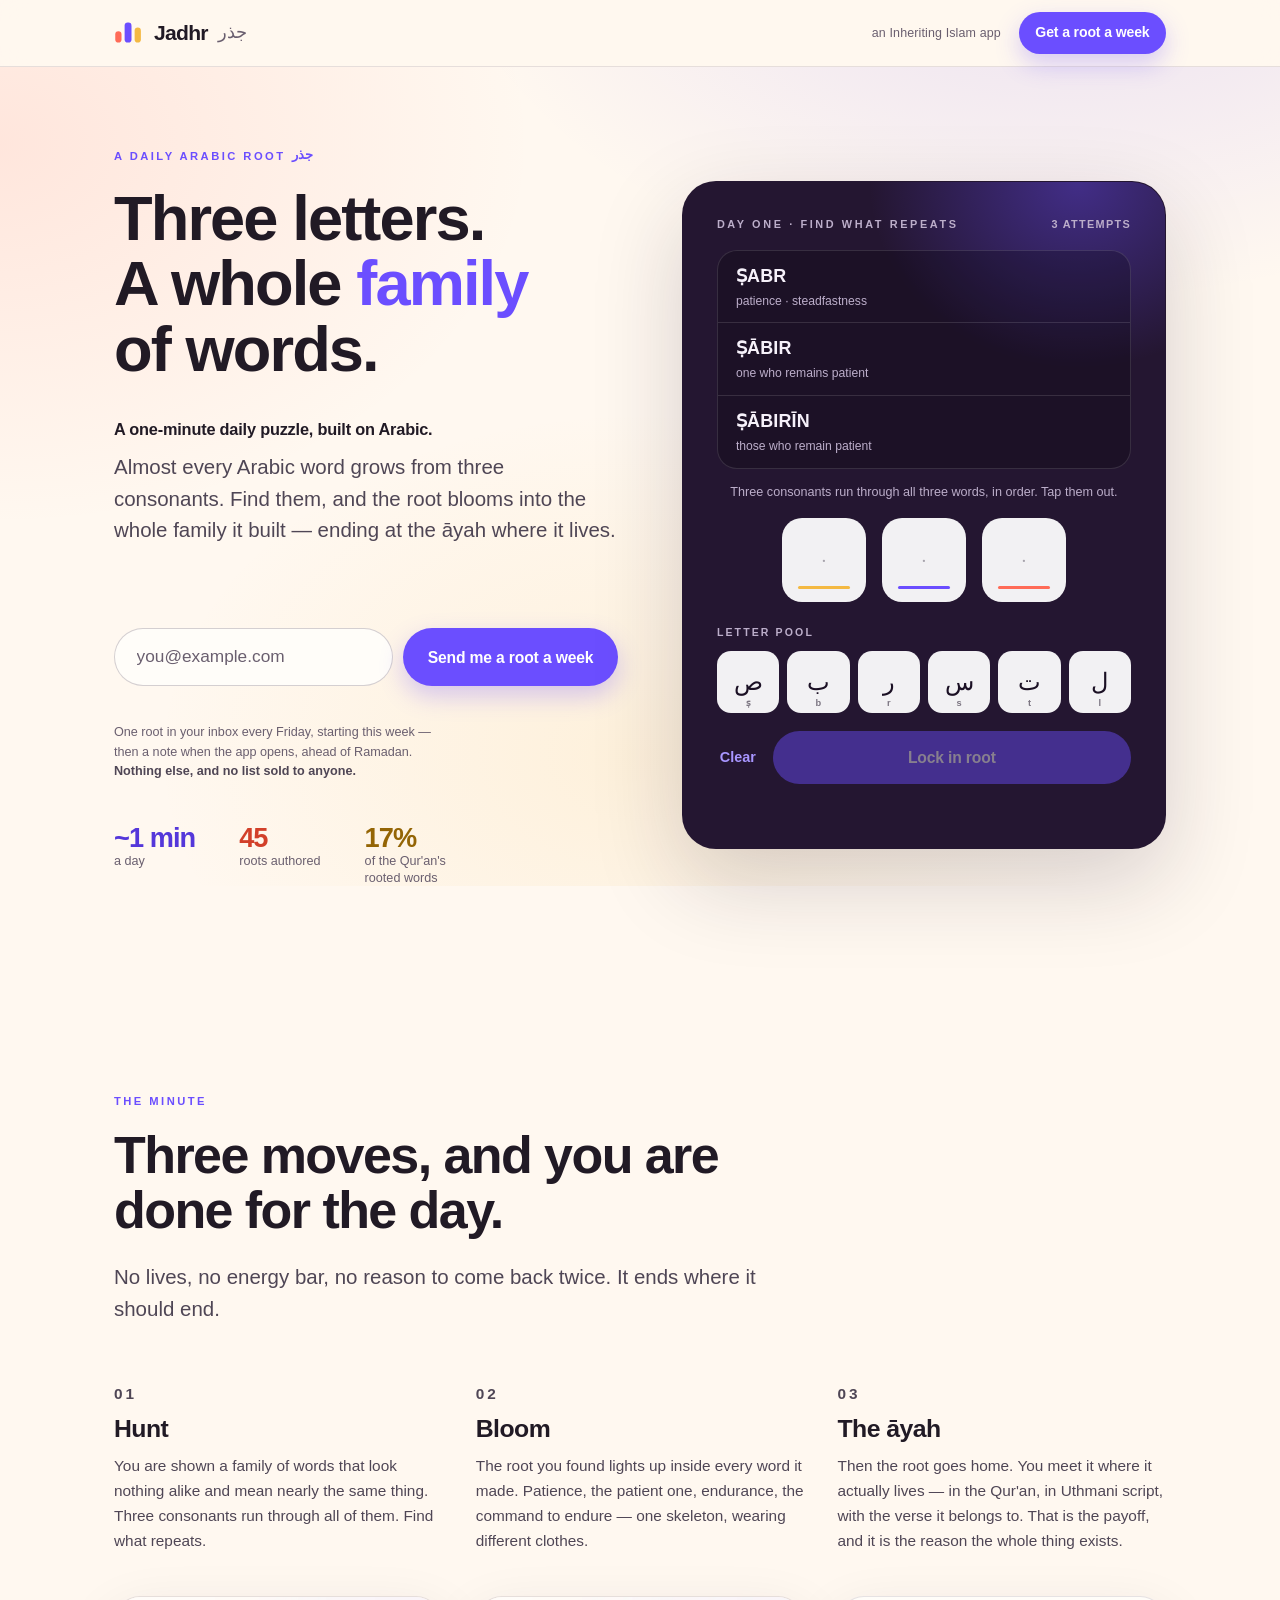
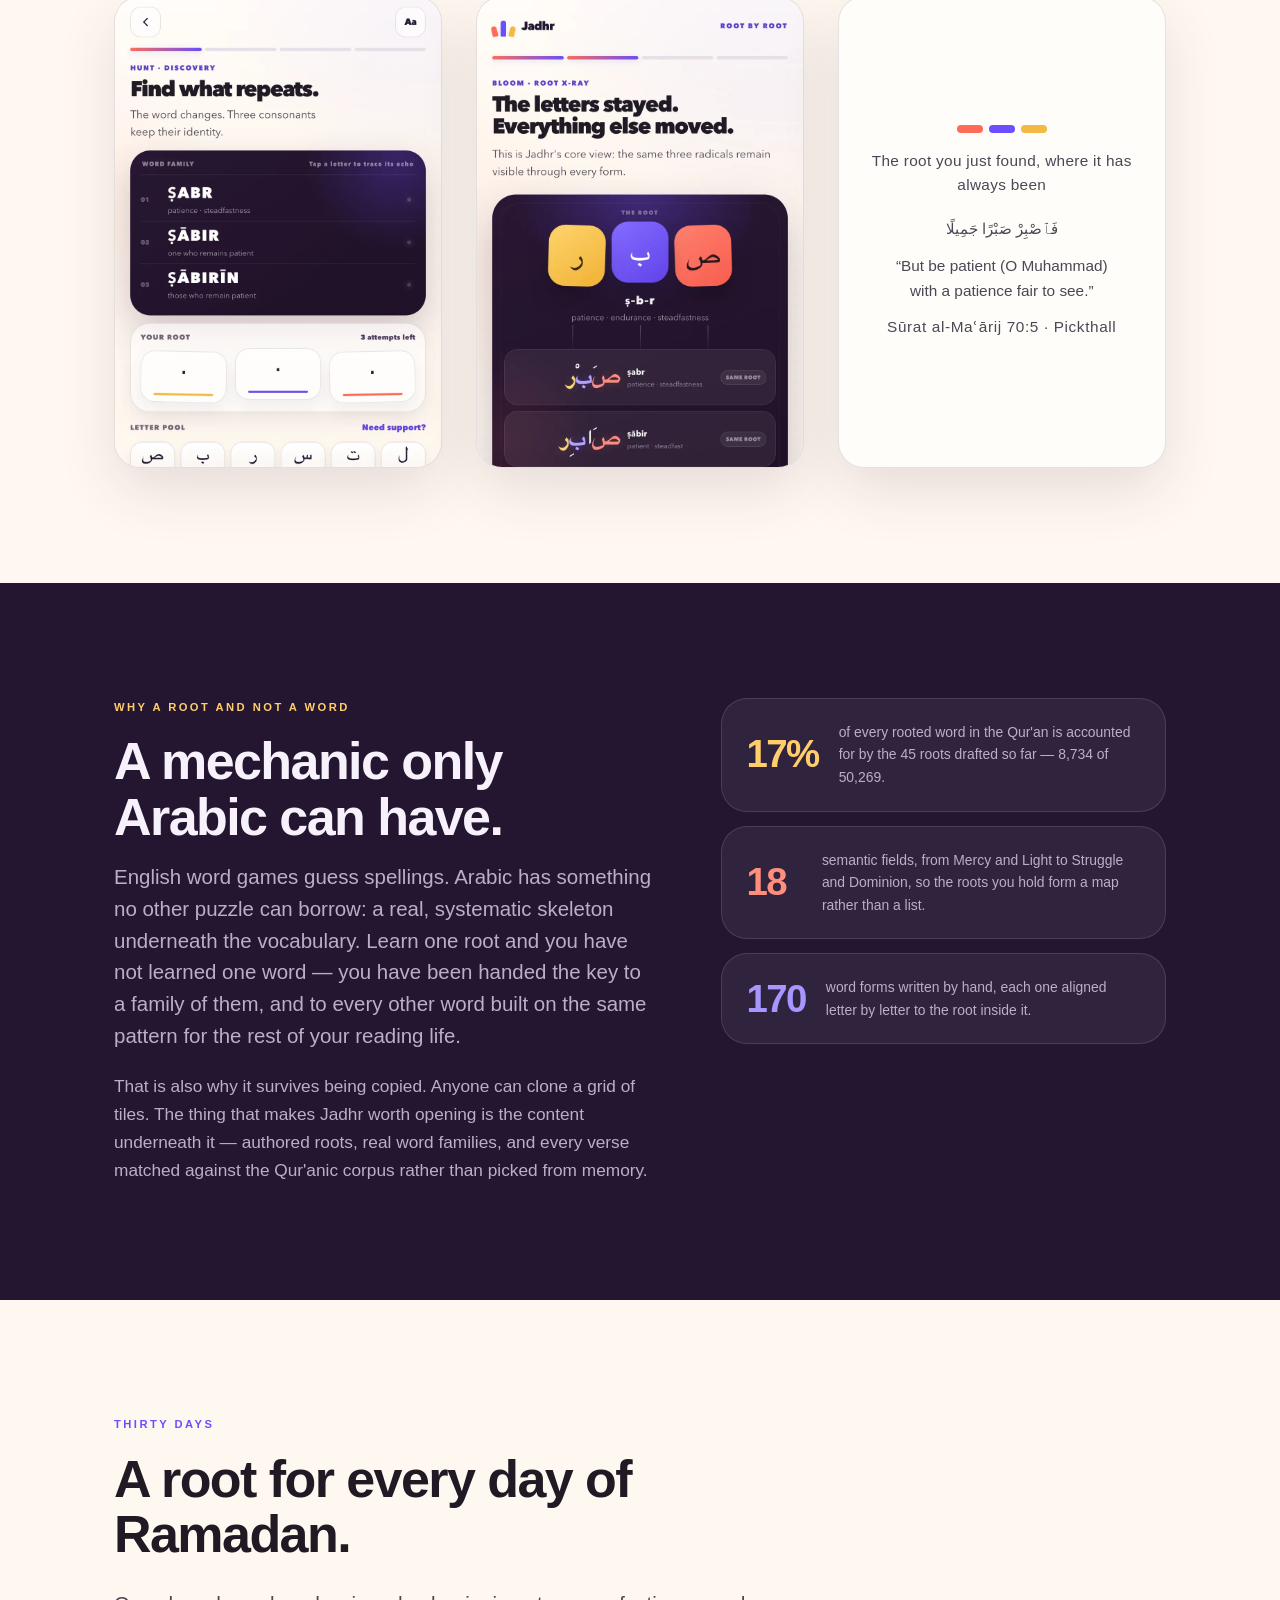
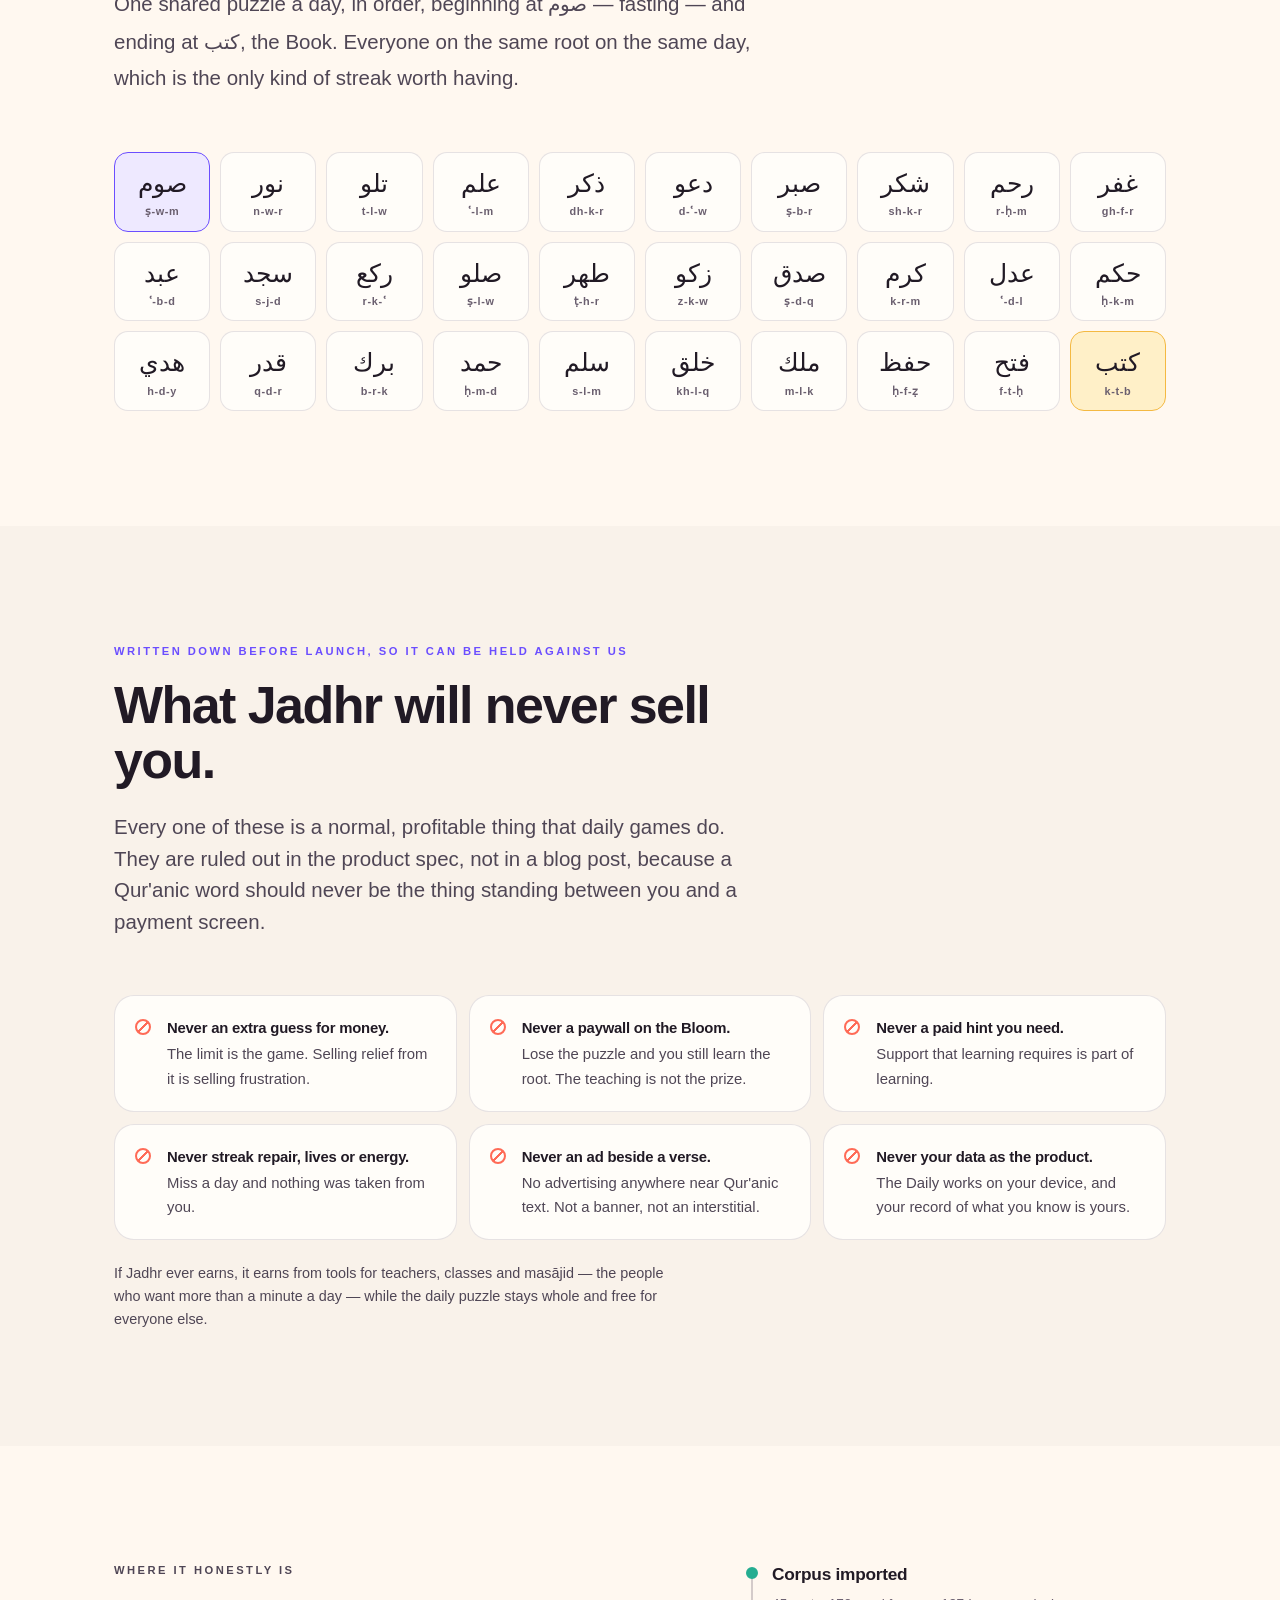
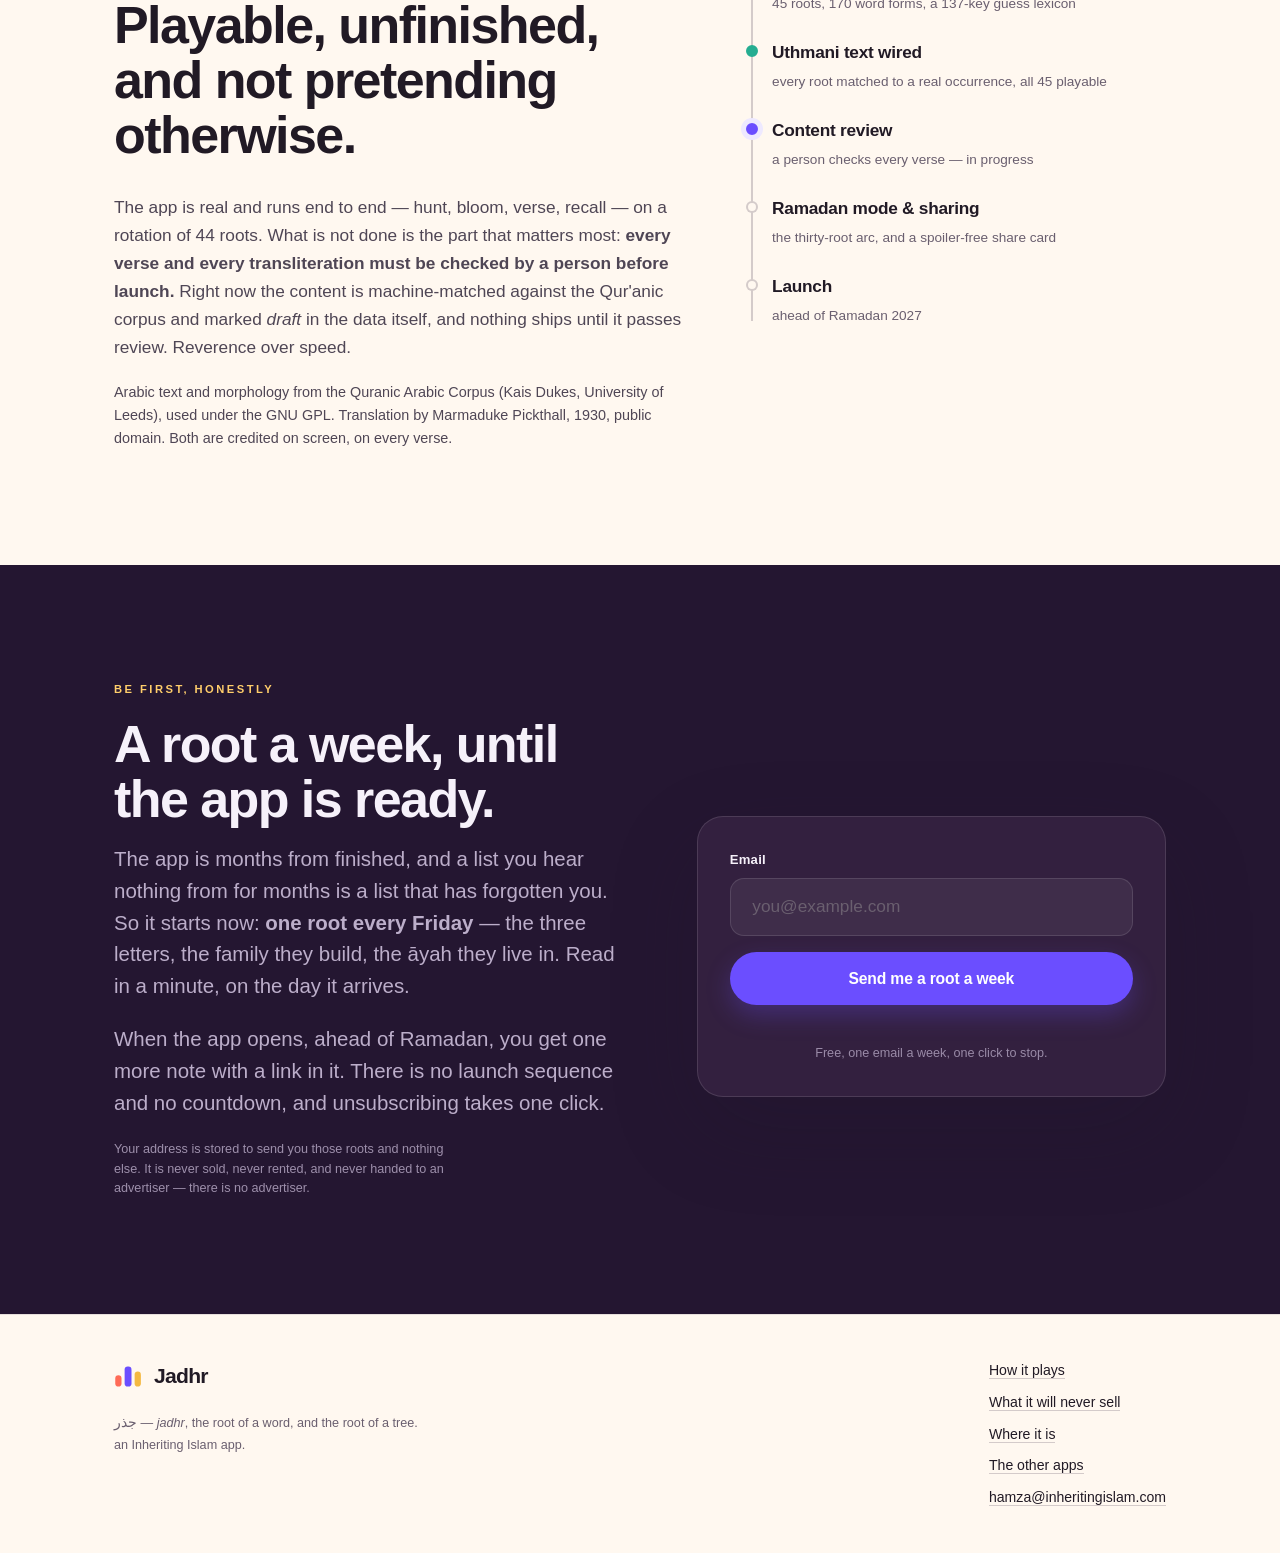
==== commit 666543af: "Let people play day one, and stop pretending mailto is a waitlist Three changes, all mechanism rathe" ====
--- a/index.html
+++ b/index.html
@@ -6,6 +6,10 @@
 <title>Jadhr — the daily Arabic root</title>
 <meta name="description" content="A one-minute daily puzzle. Find the three letters a family of Arabic words is built from, then watch the root bloom into everything it built — ending at the āyah where it lives. An Inheriting Islam app, launching ahead of Ramadan 2027.">
 <link rel="canonical" href="https://jadhrapp.com/">
+<!-- Parked, not launched. This copy lives on the github.io preview URL, and an
+     indexed preview would compete with jadhrapp.com the day it goes live.
+     Remove this line and the Disallow in robots.txt together, at launch. -->
+<meta name="robots" content="noindex, nofollow">
 <meta name="theme-color" content="#FFF8F0" media="(prefers-color-scheme: light)">
 <meta name="theme-color" content="#241631" media="(prefers-color-scheme: dark)">
 
@@ -16,9 +20,9 @@
 <meta property="og:image" content="https://jadhrapp.com/assets/img/og-card.png">
 <meta name="twitter:card" content="summary_large_image">
 
-<link rel="icon" href="/assets/img/favicon.svg" type="image/svg+xml">
-<link rel="apple-touch-icon" href="/assets/img/apple-touch-icon.png">
-<link rel="stylesheet" href="/assets/css/site.css">
+<link rel="icon" href="assets/img/favicon.svg" type="image/svg+xml">
+<link rel="apple-touch-icon" href="assets/img/apple-touch-icon.png">
+<link rel="stylesheet" href="assets/css/site.css">
 </head>
 <body>
 <a class="skip" href="#main">Skip to content</a>
@@ -26,7 +30,7 @@
 <!-- ============================================================ HEADER -->
 <header class="head">
   <div class="wrap head-in">
-    <a class="mark" href="/" aria-label="Jadhr — home">
+    <a class="mark" href="./" aria-label="Jadhr — home">
       <svg class="glyph" viewBox="0 0 48 40" aria-hidden="true" focusable="false">
         <rect x="2"  y="18" width="10" height="18" rx="5" fill="#FF6B57"/>
         <rect x="17" y="4"  width="11" height="32" rx="5" fill="#6B4EFF"/>
@@ -37,7 +41,7 @@
     </a>
     <div class="head-right">
       <span class="pub">an Inheriting Islam app</span>
-      <a class="btn btn-primary btn-sm" href="#waitlist">Get the launch note</a>
+      <a class="btn btn-primary btn-sm" href="#waitlist">Get a root a week</a>
     </div>
   </div>
 </header>
@@ -48,25 +52,28 @@
 <section class="hero">
   <div class="wrap hero-in">
 
-    <div class="hero-copy">
+    <div class="hero-lead">
       <p class="eyebrow">A daily Arabic root <span class="ar" lang="ar" dir="rtl">جذر</span></p>
       <h1><span>Three letters.</span> <span>A whole <em>family</em> of words.</span></h1>
-      <p class="lede">Arabic is not a pile of vocabulary to be memorised. Almost every word in it
-        grows from a root of three consonants. Jadhr shows you a family of words that all hide the
-        same three — you work out which — and then the root blooms into everything it built,
-        ending at the āyah where it lives.</p>
-
-      <form class="signup" id="signup-top" data-to="hamza@inheritingislam.com"
-            data-subject="Jadhr waitlist" novalidate>
+      <p class="kicker">A one-minute daily puzzle, built on Arabic.</p>
+      <p class="lede">Almost every Arabic word grows from three consonants. Find them, and the root
+        blooms into the whole family it built — ending at the āyah where it lives.</p>
+    </div>
+
+    <!-- On a phone this sits between the headline and the ask, so nobody is
+         asked for an email before they have played anything. -->
+    <div class="hero-act">
+      <form class="signup" id="signup-top" novalidate
+            data-endpoint="" data-to="hamza@inheritingislam.com" data-subject="Jadhr waitlist">
         <label class="vh" for="e-top">Your email</label>
         <input id="e-top" name="email" type="email" inputmode="email" autocomplete="email"
                placeholder="you@example.com" required>
-        <button class="btn btn-primary" type="submit">Tell me when it opens</button>
+        <button class="btn btn-primary" type="submit">Send me a root a week</button>
         <p class="formnote tiny" role="status"></p>
       </form>
 
-      <p class="tiny hero-fine">One email, written by a person, when there is something real to
-        open. <b>No drip sequence, no list sold to anyone.</b></p>
+      <p class="tiny hero-fine">One root in your inbox every Friday, starting this week — then a
+        note when the app opens, ahead of Ramadan. <b>Nothing else, and no list sold to anyone.</b></p>
 
       <ul class="facts">
         <li><b>~1 min</b><span>a day</span></li>
@@ -75,10 +82,51 @@
       </ul>
     </div>
 
-    <!-- The root x-ray: the product's core idea, working, on the page. -->
+    <!-- Day one, playable. The markup below IS the answer, so a visitor without
+         JavaScript reads the root and its family as a static card; script turns
+         the same card into the puzzle it came from. -->
     <div class="hero-art">
-      <figure class="xray" id="xray">
-        <figcaption class="xray-cap">The root</figcaption>
+      <div class="xray" id="xray">
+
+      <div class="hunt" id="hunt" hidden>
+        <p class="hunt-head">
+          <span class="xray-cap">Day one · find what repeats</span>
+          <span class="hunt-tries" id="hunt-tries">3 attempts</span>
+        </p>
+
+        <ol class="evidence" role="list">
+          <li><b>ṢABR</b><span>patience · steadfastness</span></li>
+          <li><b>ṢĀBIR</b><span>one who remains patient</span></li>
+          <li><b>ṢĀBIRĪN</b><span>those who remain patient</span></li>
+        </ol>
+        <p class="hunt-hint tiny">Three consonants run through all three words, in order.
+          Tap them out.</p>
+
+        <div class="slots" id="slots" dir="rtl">
+          <button class="slot s1" type="button" data-slot="0" aria-label="First radical, empty"></button>
+          <button class="slot s2" type="button" data-slot="1" aria-label="Second radical, empty"></button>
+          <button class="slot s3" type="button" data-slot="2" aria-label="Third radical, empty"></button>
+        </div>
+
+        <p class="pool-cap">Letter pool</p>
+        <div class="pool" id="pool">
+          <button class="key" type="button" data-letter="ص"><span class="ar" lang="ar">ص</span><i>ṣ</i></button>
+          <button class="key" type="button" data-letter="ب"><span class="ar" lang="ar">ب</span><i>b</i></button>
+          <button class="key" type="button" data-letter="ر"><span class="ar" lang="ar">ر</span><i>r</i></button>
+          <button class="key" type="button" data-letter="س"><span class="ar" lang="ar">س</span><i>s</i></button>
+          <button class="key" type="button" data-letter="ت"><span class="ar" lang="ar">ت</span><i>t</i></button>
+          <button class="key" type="button" data-letter="ل"><span class="ar" lang="ar">ل</span><i>l</i></button>
+        </div>
+
+        <div class="hunt-actions">
+          <button class="btn-clear" type="button" id="hunt-clear">Clear</button>
+          <button class="btn btn-primary btn-block" type="button" id="hunt-lock" disabled>Lock in root</button>
+        </div>
+        <p class="hunt-say tiny" id="hunt-say" role="status"></p>
+      </div>
+
+      <div class="bloom" id="bloom">
+        <p class="xray-cap" id="bloom-cap">The root</p>
 
         <div class="radicals" dir="rtl" aria-label="The root ṣ-b-r">
           <span class="rad r1"><span class="ar" lang="ar">ص</span><i>ṣ</i></span>
@@ -112,7 +160,11 @@
         </ol>
 
         <p class="xray-foot tiny">The letters stayed. Everything else moved.</p>
-      </figure>
+        <p class="bloom-next" hidden id="bloom-next">That was one root. There are forty-four more,
+          one a day — <a class="link" href="#waitlist">have the next one sent to you</a>.</p>
+      </div>
+
+      </div>
     </div>
 
   </div>
@@ -135,7 +187,7 @@
         <p>You are shown a family of words that look nothing alike and mean nearly the same thing.
           Three consonants run through all of them. Find what repeats.</p>
         <figure class="shot">
-          <img src="/assets/img/screen-hunt.webp" width="470" height="700" loading="lazy" decoding="async"
+          <img src="assets/img/screen-hunt.webp" width="470" height="700" loading="lazy" decoding="async"
                alt="The Hunt screen: a word family — ṣabr, ṣābir, ṣābirīn — above a pool of Arabic letters and three empty radical slots.">
         </figure>
       </article>
@@ -146,7 +198,7 @@
         <p>The root you found lights up inside every word it made. Patience, the patient one,
           endurance, the command to endure — one skeleton, wearing different clothes.</p>
         <figure class="shot">
-          <img src="/assets/img/screen-bloom.webp" width="470" height="700" loading="lazy" decoding="async"
+          <img src="assets/img/screen-bloom.webp" width="470" height="700" loading="lazy" decoding="async"
                alt="The Bloom screen: the three radicals as coloured tiles, and the same three colours visible inside each derived word.">
         </figure>
       </article>
@@ -309,27 +361,29 @@
   <div class="wrap wait-in">
     <div class="wait-copy">
       <p class="eyebrow">Be first, honestly</p>
-      <h2>It opens with a single email.</h2>
-      <p class="lede">There is no launch sequence and no countdown. When the content has been
-        checked and the thing is worth your minute, you get one note with a link in it. That is the
-        whole plan.</p>
-      <p class="tiny">Your browser will open your own mail app with the message already written —
-        there is no form server here collecting addresses in the background. Send it and you are
-        on the list.</p>
-    </div>
-
-    <form class="signup signup-lg" id="signup-main" data-to="hamza@inheritingislam.com"
-          data-subject="Jadhr waitlist" novalidate>
-      <div class="field">
-        <label for="w-name">Your name <span class="opt">optional</span></label>
-        <input id="w-name" name="name" type="text" autocomplete="name">
-      </div>
+      <h2>A root a week, until the app is ready.</h2>
+      <p class="lede">The app is months from finished, and a list you hear nothing from for months
+        is a list that has forgotten you. So it starts now: <b>one root every Friday</b> — the
+        three letters, the family they build, the āyah they live in. Read in a minute, on the day
+        it arrives.</p>
+      <p class="lede">When the app opens, ahead of Ramadan, you get one more note with a link in
+        it. There is no launch sequence and no countdown, and unsubscribing takes one click.</p>
+      <p class="tiny">Your address is stored to send you those roots and nothing else. It is never
+        sold, never rented, and never handed to an advertiser — there is no advertiser.</p>
+    </div>
+
+    <!-- One field. Every extra one costs signups, and a name is not needed to
+         send a root to an inbox. -->
+    <form class="signup signup-lg" id="signup-main" novalidate
+          data-endpoint="" data-to="hamza@inheritingislam.com" data-subject="Jadhr waitlist">
       <div class="field">
         <label for="w-email">Email</label>
-        <input id="w-email" name="email" type="email" inputmode="email" autocomplete="email" required>
-      </div>
-      <button class="btn btn-primary btn-block" type="submit">Tell me when Jadhr opens</button>
+        <input id="w-email" name="email" type="email" inputmode="email" autocomplete="email"
+               placeholder="you@example.com" required>
+      </div>
+      <button class="btn btn-primary btn-block" type="submit">Send me a root a week</button>
       <p class="formnote tiny" role="status"></p>
+      <p class="signup-fine tiny">Free, one email a week, one click to stop.</p>
     </form>
   </div>
 </section>
@@ -340,7 +394,7 @@
 <footer class="foot">
   <div class="wrap foot-in">
     <div>
-      <a class="mark" href="/" aria-label="Jadhr — home">
+      <a class="mark" href="./" aria-label="Jadhr — home">
         <svg class="glyph" viewBox="0 0 48 40" aria-hidden="true" focusable="false">
           <rect x="2"  y="18" width="10" height="18" rx="5" fill="#FF6B57"/>
           <rect x="17" y="4"  width="11" height="32" rx="5" fill="#6B4EFF"/>
@@ -362,6 +416,6 @@
   </div>
 </footer>
 
-<script src="/assets/js/site.js" defer></script>
+<script src="assets/js/site.js" defer></script>
 </body>
 </html>
--- a/assets/css/site.css
+++ b/assets/css/site.css
@@ -193,14 +193,26 @@
     radial-gradient(50% 50% at 8% 32%,rgba(255,107,87,.13),transparent 70%),
     radial-gradient(45% 45% at 50% 88%,rgba(244,185,66,.12),transparent 70%);
 }
-.hero-in{display:grid;grid-template-columns:1.02fr .98fr;gap:clamp(32px,5vw,72px);align-items:center}
-@media (max-width:960px){.hero-in{grid-template-columns:1fr}}
+/* Two stacked blocks beside the card on desktop; on a phone the card slots
+   between them, so the puzzle is met before the email field is. */
+.hero-in{
+  display:grid;grid-template-columns:1.02fr .98fr;gap:clamp(28px,4vw,48px) clamp(32px,5vw,72px);
+  grid-template-areas:"lead art" "act art";align-content:center;align-items:center;
+}
+.hero-lead{grid-area:lead;align-self:end}
+.hero-act{grid-area:act;align-self:start}
+.hero-art{grid-area:art}
+@media (max-width:960px){
+  .hero-in{grid-template-columns:1fr;grid-template-areas:"lead" "art" "act"}
+  .hero-lead,.hero-act{align-self:auto}
+}
 
 /* Two sentences, two blocks: the break is a decision, not whatever the
    measure happens to produce at this width. */
 .hero h1{margin:0 0 .55em}
 .hero h1 span{display:block;text-wrap:balance}
 .hero .eyebrow .ar{font-size:1.15em;letter-spacing:0}
+.kicker{font-size:1.02rem;font-weight:700;color:var(--ink);margin:0 0 .5em;letter-spacing:-.012em}
 .hero-fine{margin-top:.9em;max-width:46ch}
 .hero-fine b{color:var(--ink-soft)}
 
@@ -235,6 +247,14 @@
 .signup-lg input:focus{border-color:var(--violet-lit);box-shadow:0 0 0 4px rgba(107,78,255,.28)}
 .signup-lg .formnote{margin-top:12px;color:var(--on-panel-soft)}
 .signup-lg .formnote.err{color:var(--coral-lit)}
+.signup-fine{margin-top:12px;text-align:center;color:var(--on-panel-soft);opacity:.75}
+
+/* The confirmation. Going quiet after a signup is a named way to lose people,
+   so the form is replaced by what happens next and when. */
+.signed{margin:0;font-size:.95rem;line-height:1.55;color:var(--ink-soft)}
+.signed b{display:block;font-size:1.15rem;color:var(--ink);margin-bottom:.35em;letter-spacing:-.015em}
+.signup-lg .signed{color:var(--on-panel-soft)}
+.signup-lg .signed b{color:var(--on-panel)}
 
 /* --------------------------------------------------------------- x-ray    */
 /* The hero's centrepiece: the same three radicals, held fixed while four
@@ -286,6 +306,72 @@
 .form .r3{color:var(--sun-lit)}
 .form.is-on{background:rgba(255,255,255,.11);border-color:var(--line-panel);transform:translateX(3px)}
 .xray-foot{text-align:center;margin:18px 0 0;color:var(--on-panel-soft);font-style:italic}
+.bloom-next{margin:16px 0 0;padding-top:16px;border-top:1px solid var(--line-panel);
+  font-size:.88rem;color:var(--on-panel-soft);text-align:center}
+.bloom-next a{color:#fff}
+.bloom-next a:hover{color:var(--sun-lit)}
+
+/* --------------------------------------------------------------- hunt     */
+/* Day one of the actual game. Same card, same colours: the slot a letter
+   lands in is the colour that radical will be for the rest of the product. */
+.hunt-head{display:flex;align-items:baseline;justify-content:space-between;gap:12px;margin:0 0 16px}
+.hunt-head .xray-cap{margin:0;text-align:left}
+.hunt-tries{font-size:.68rem;font-weight:700;letter-spacing:.12em;text-transform:uppercase;
+  color:var(--on-panel-soft);white-space:nowrap}
+
+.evidence{list-style:none;margin:0;padding:0;background:rgba(0,0,0,.22);
+  border:1px solid var(--line-panel);border-radius:var(--r-md);overflow:hidden}
+.evidence li{padding:11px 18px;display:grid;gap:1px}
+.evidence li + li{border-top:1px solid var(--line-panel)}
+.evidence b{font-size:1.12rem;font-weight:800;letter-spacing:.01em}
+.evidence span{font-size:.76rem;color:var(--on-panel-soft)}
+.hunt-hint{margin:14px 0 16px;text-align:center;color:var(--on-panel-soft)}
+
+.slots{display:flex;justify-content:center;gap:clamp(10px,1.6vw,16px);margin-bottom:22px}
+.slot{
+  width:clamp(62px,8.5vw,84px);aspect-ratio:1;border-radius:var(--r-md);cursor:pointer;
+  background:rgba(255,255,255,.94);border:1px solid transparent;position:relative;
+  font-family:var(--f-ar);font-size:clamp(1.9rem,3vw,2.5rem);line-height:1;color:#1B1024;
+  display:grid;place-items:center;transition:background-color .2s,transform .2s;
+}
+.slot::after{content:"";position:absolute;left:18%;right:18%;bottom:12px;height:3px;border-radius:2px}
+.slot.s1::after{background:var(--coral)}
+.slot.s2::after{background:var(--violet)}
+.slot.s3::after{background:var(--sun)}
+.slot:empty::before{content:"·";color:rgba(27,16,36,.35);font-size:.5em}
+.slot.filled{transform:translateY(-2px)}
+.slots.wrong{animation:nudge .4s}
+@keyframes nudge{25%{transform:translateX(-7px)}50%{transform:translateX(7px)}75%{transform:translateX(-3px)}}
+
+.pool-cap{font-size:.66rem;font-weight:700;letter-spacing:.2em;text-transform:uppercase;
+  color:var(--on-panel-soft);margin:0 0 9px}
+.pool{display:grid;grid-template-columns:repeat(6,1fr);gap:8px;margin-bottom:18px}
+.key{
+  aspect-ratio:1;border-radius:var(--r-sm);cursor:pointer;
+  background:rgba(255,255,255,.94);border:1px solid transparent;color:#1B1024;
+  display:grid;place-items:center;gap:0;position:relative;
+  transition:background-color .18s,transform .12s,opacity .18s;
+}
+.key .ar{font-size:clamp(1.15rem,2.2vw,1.5rem);line-height:1}
+.key i{position:absolute;bottom:4px;font-style:normal;font-size:.58rem;font-weight:700;
+  color:rgba(27,16,36,.55)}
+.key:hover{background:#fff;transform:translateY(-2px)}
+.key:active{transform:none}
+.key.used{opacity:.32;pointer-events:none}
+
+.hunt-actions{display:flex;align-items:center;gap:14px}
+.btn-clear{background:none;border:0;padding:.5em .2em;cursor:pointer;font:inherit;
+  font-weight:700;font-size:.9rem;color:var(--violet-lit);flex:none}
+.btn-clear:hover{color:#fff}
+.hunt-actions .btn{flex:1}
+.hunt-actions .btn:disabled{opacity:.45;cursor:not-allowed;box-shadow:none}
+.hunt-say{margin:14px 0 0;min-height:1.3em;text-align:center;color:var(--on-panel-soft)}
+.hunt-say.bad{color:var(--coral-lit)}
+
+@media (prefers-reduced-motion:reduce){
+  .slots.wrong{animation:none}
+  .slot,.key{transition:none}
+}
 
 /* ---------------------------------------------------------------- steps   */
 .steps{display:grid;grid-template-columns:repeat(3,1fr);gap:clamp(20px,2.6vw,34px)}
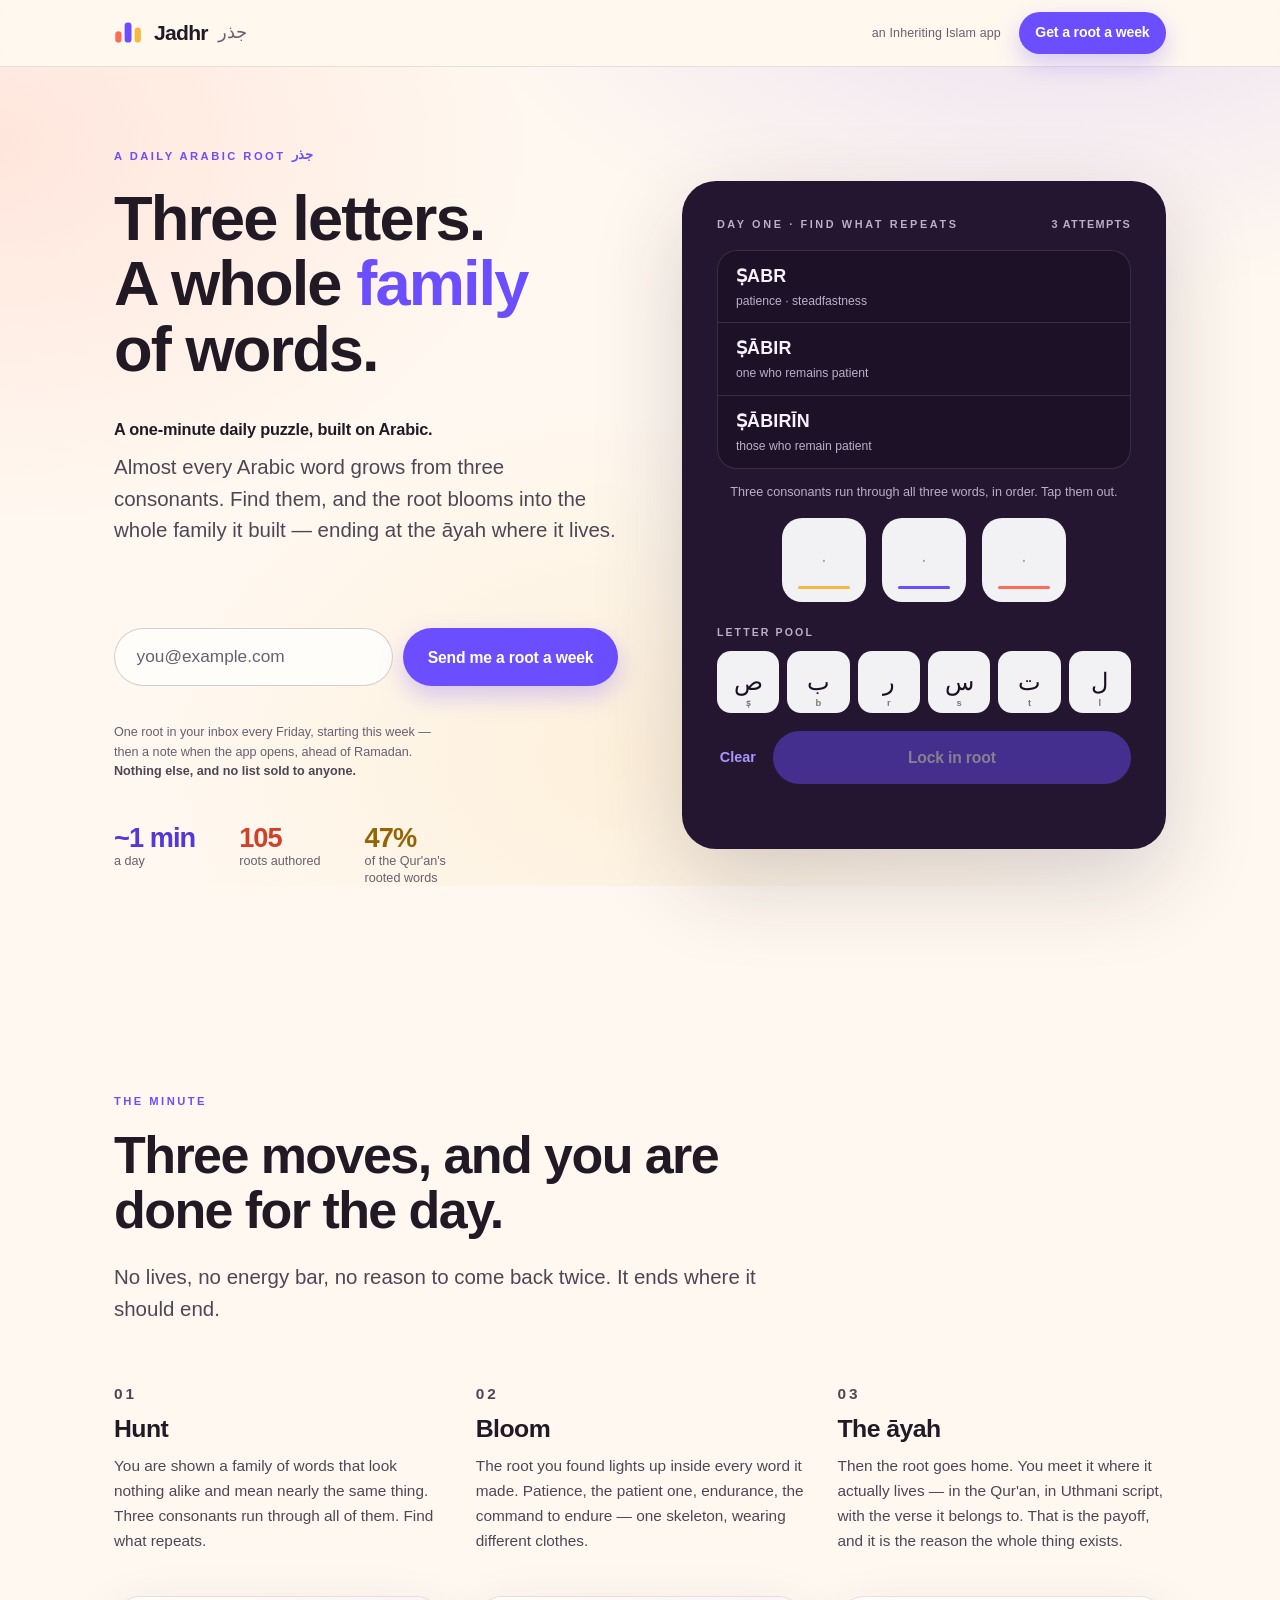
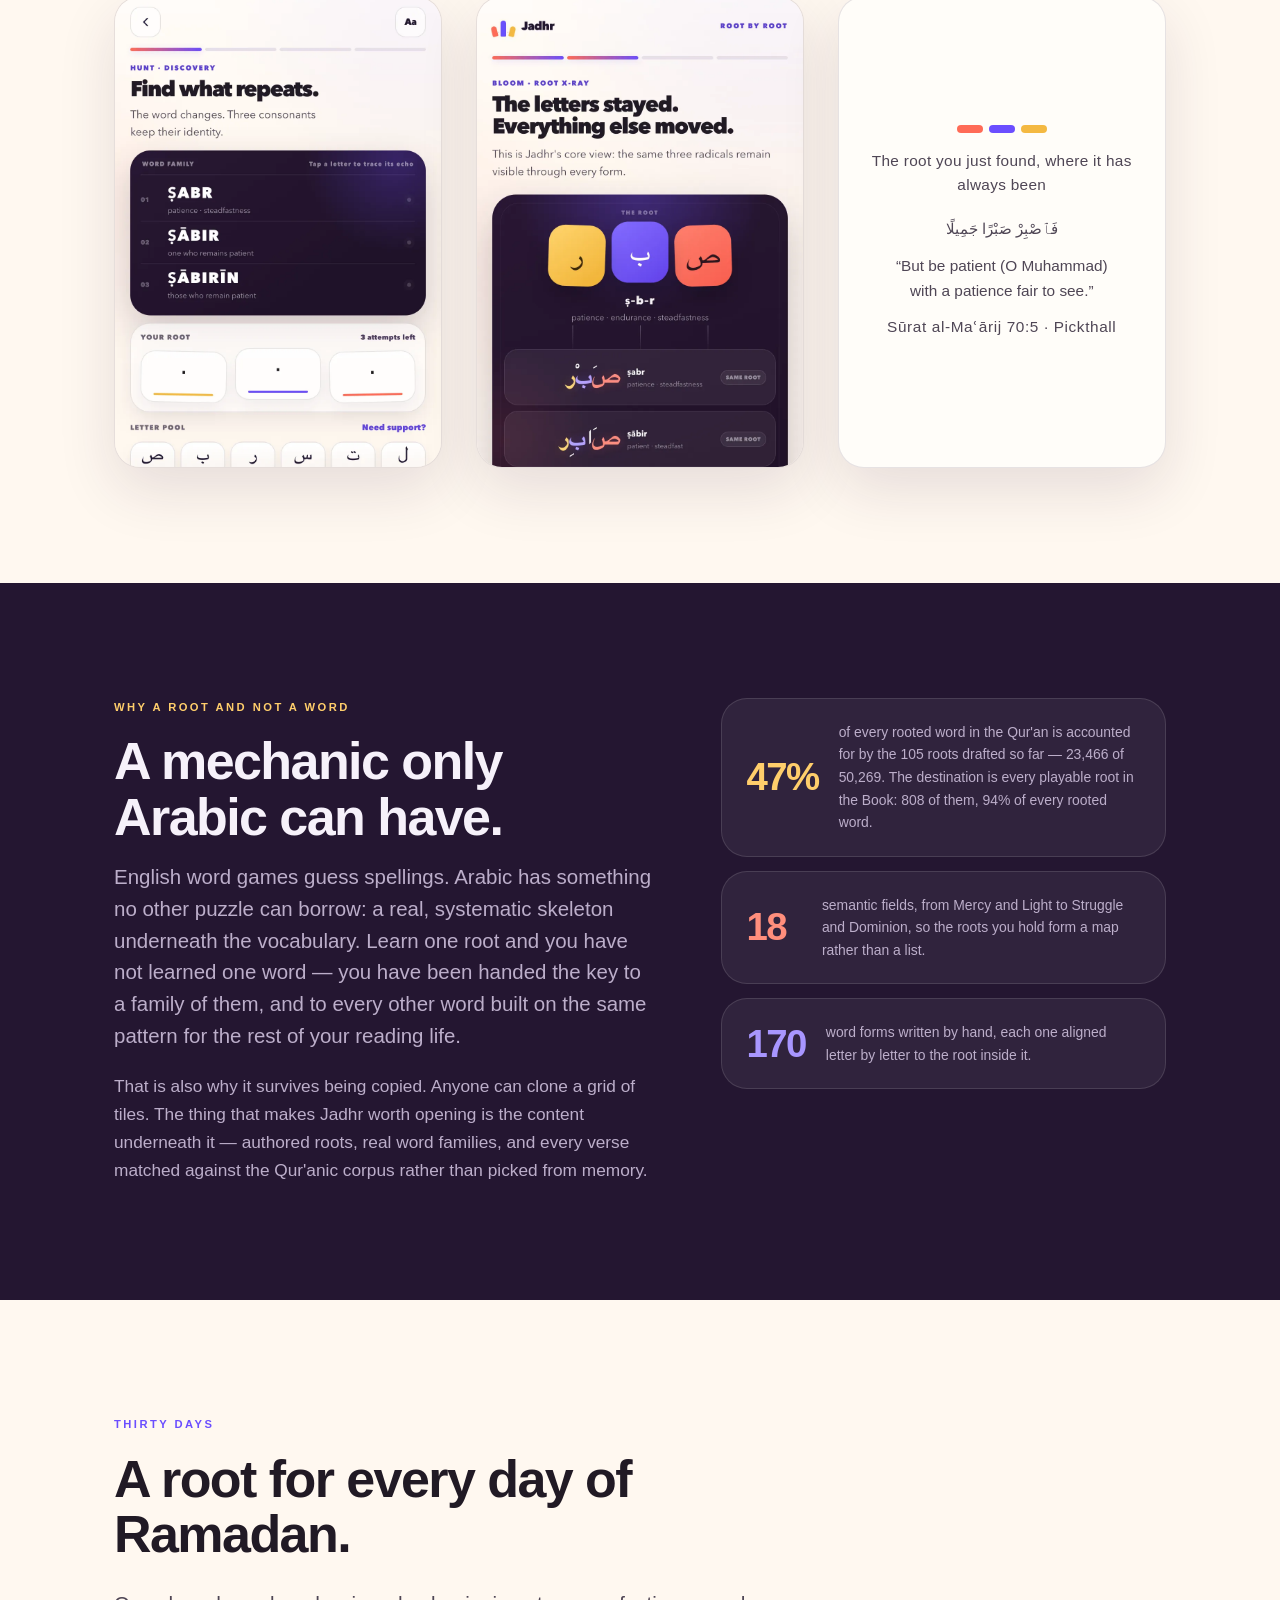
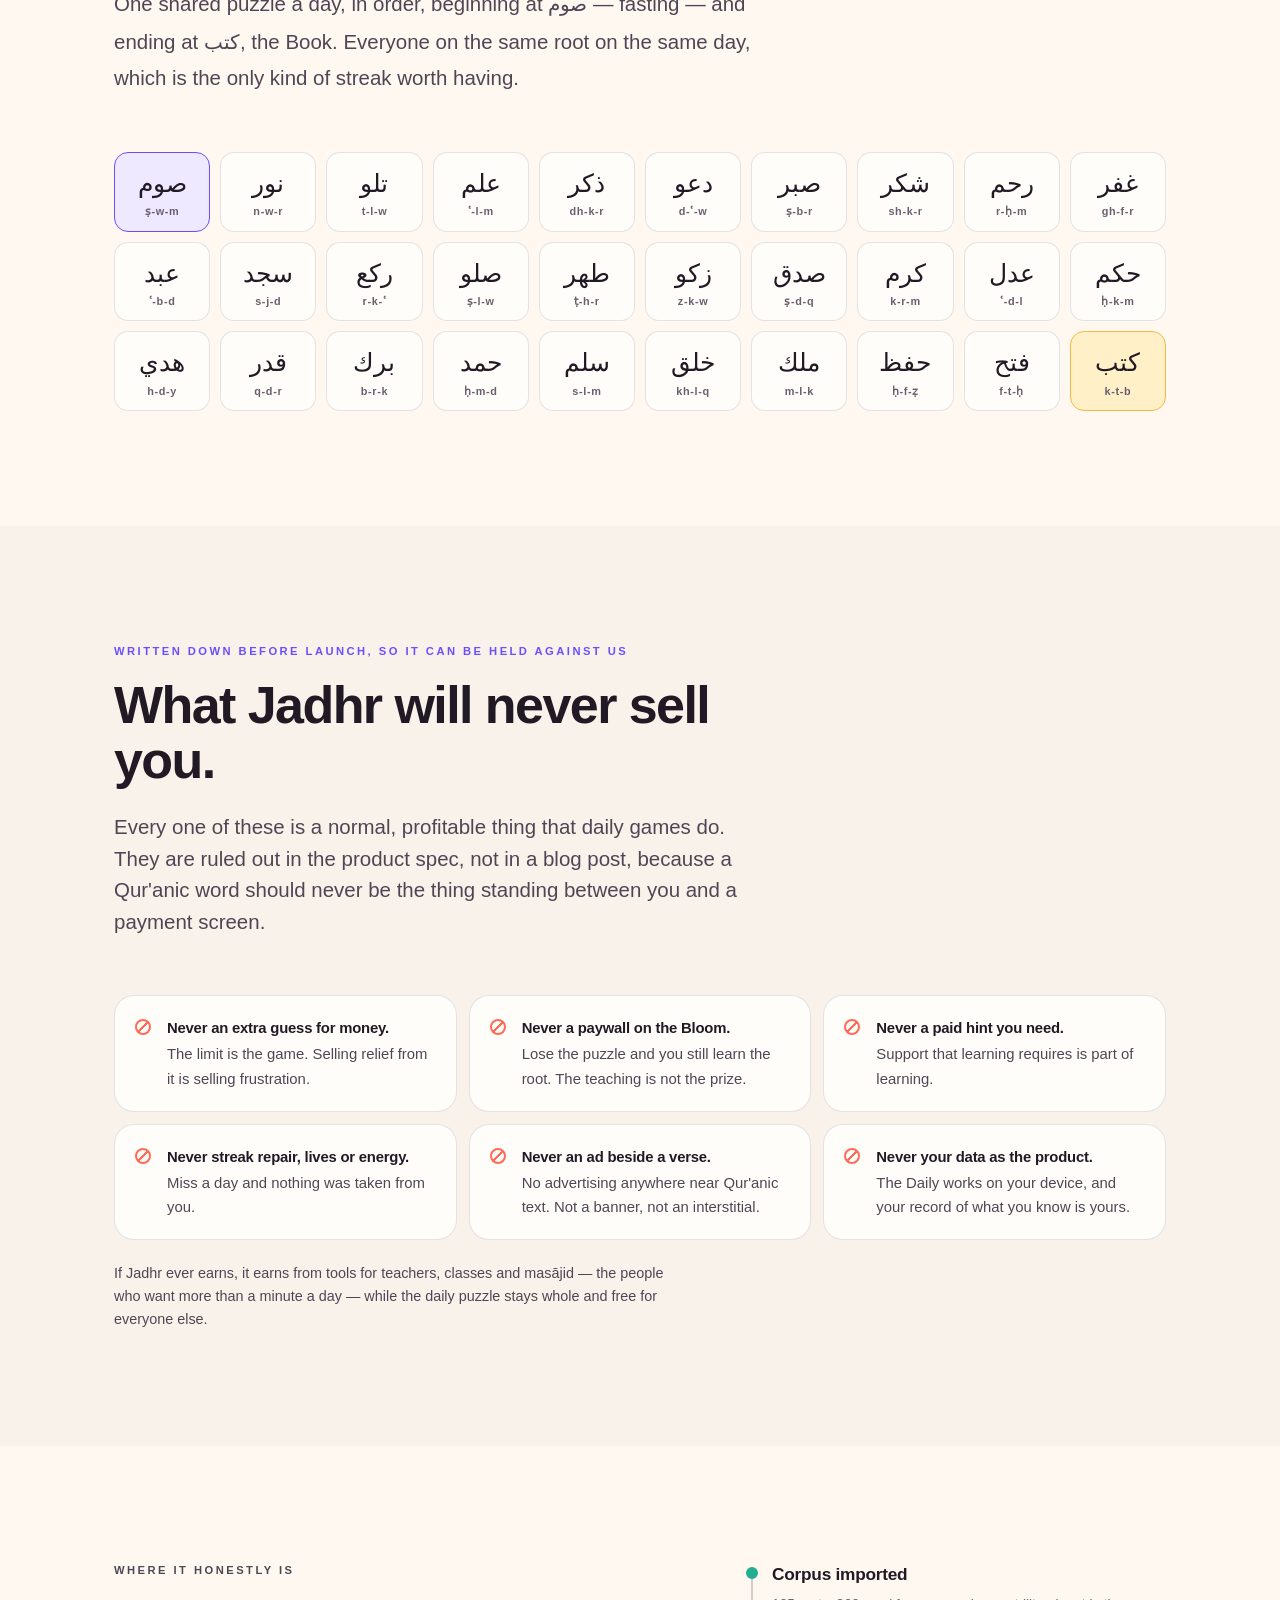
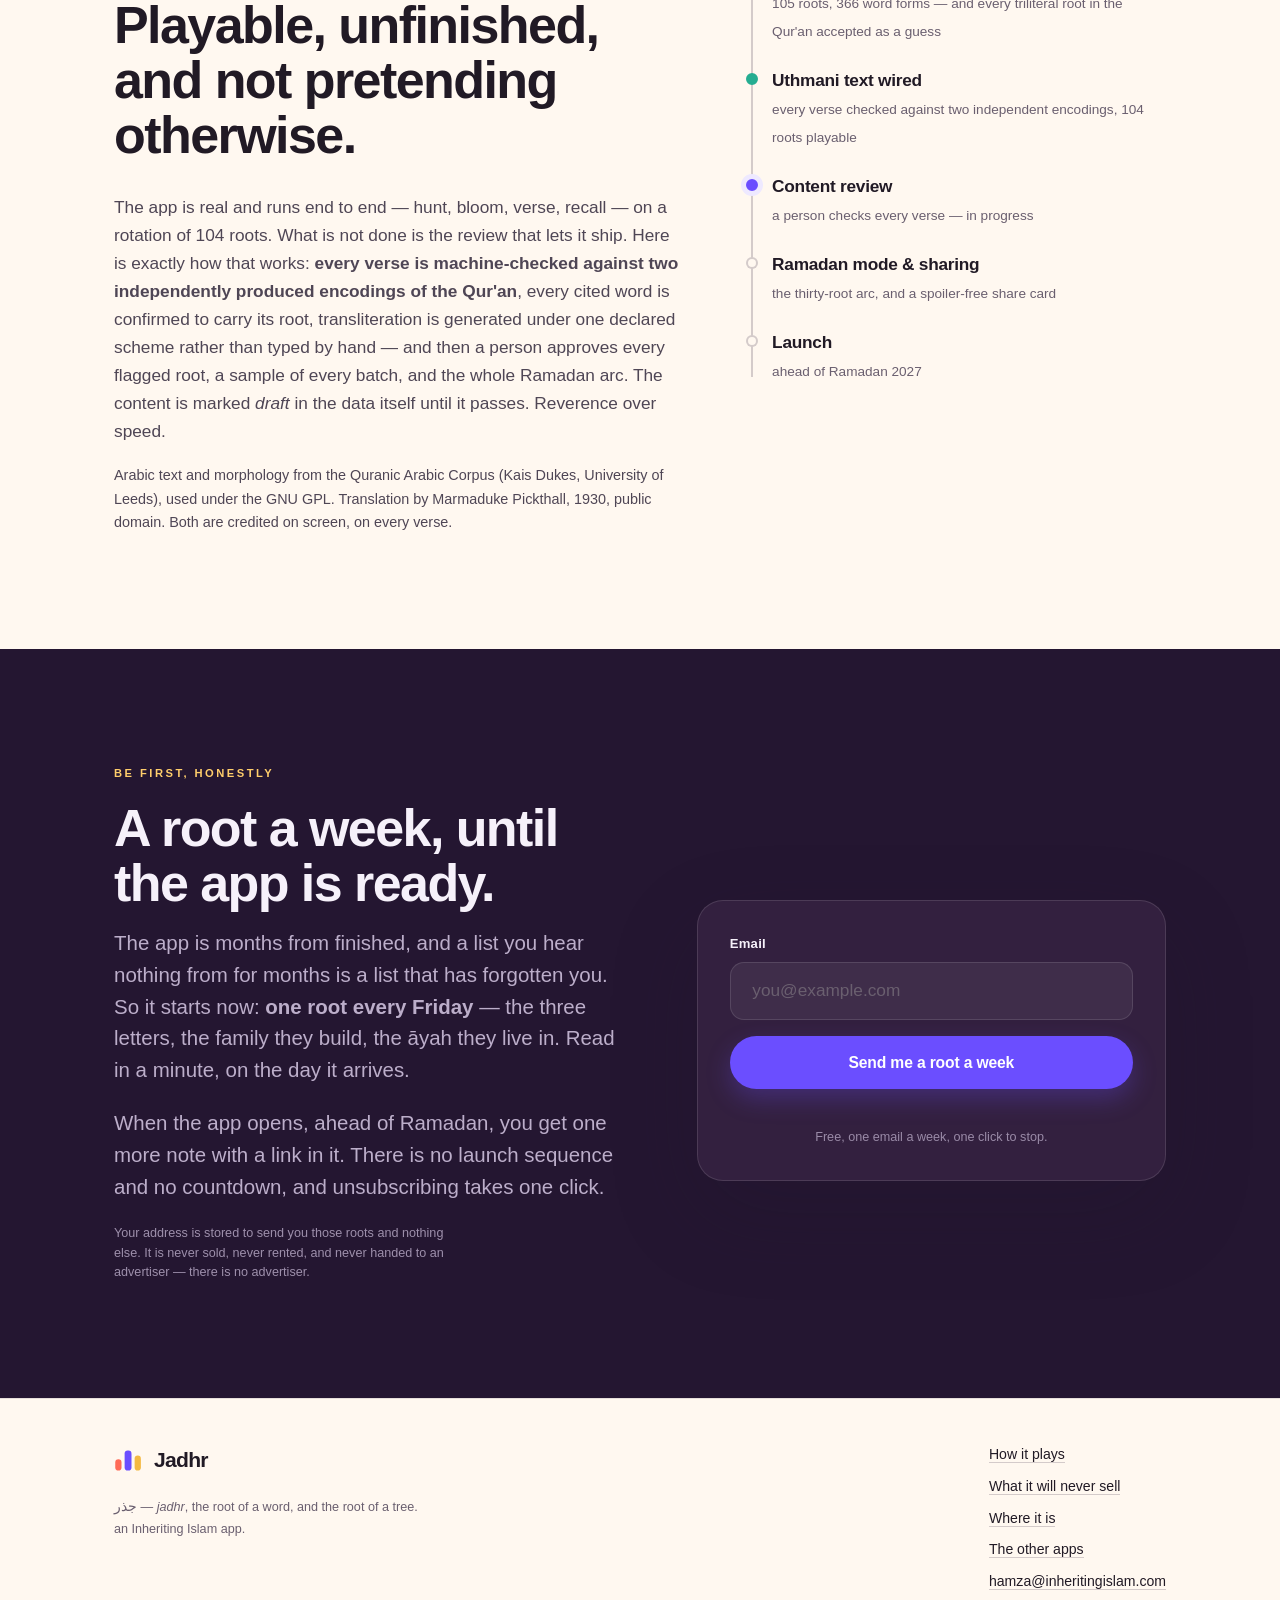
==== commit 8fd49948: "The numbers double and the glow comes off the card 45 roots became 105 and 17% became 47% in the app" ====
--- a/index.html
+++ b/index.html
@@ -5,9 +5,9 @@
 <meta name="viewport" content="width=device-width, initial-scale=1">
 <title>Jadhr — the daily Arabic root</title>
 <meta name="description" content="A one-minute daily puzzle. Find the three letters a family of Arabic words is built from, then watch the root bloom into everything it built — ending at the āyah where it lives. An Inheriting Islam app, launching ahead of Ramadan 2027.">
-<link rel="canonical" href="https://jadhrapp.com/">
+<link rel="canonical" href="https://jadhrdaily.com/">
 <!-- Parked, not launched. This copy lives on the github.io preview URL, and an
-     indexed preview would compete with jadhrapp.com the day it goes live.
+     indexed preview would compete with jadhrdaily.com the day it goes live.
      Remove this line and the Disallow in robots.txt together, at launch. -->
 <meta name="robots" content="noindex, nofollow">
 <meta name="theme-color" content="#FFF8F0" media="(prefers-color-scheme: light)">
@@ -16,8 +16,8 @@
 <meta property="og:type" content="website">
 <meta property="og:title" content="Jadhr — the daily Arabic root">
 <meta property="og:description" content="Three letters. A whole family of words. One minute a day.">
-<meta property="og:url" content="https://jadhrapp.com/">
-<meta property="og:image" content="https://jadhrapp.com/assets/img/og-card.png">
+<meta property="og:url" content="https://jadhrdaily.com/">
+<meta property="og:image" content="https://jadhrdaily.com/assets/img/og-card.png">
 <meta name="twitter:card" content="summary_large_image">
 
 <link rel="icon" href="assets/img/favicon.svg" type="image/svg+xml">
@@ -77,8 +77,8 @@
 
       <ul class="facts">
         <li><b>~1 min</b><span>a day</span></li>
-        <li><b>45</b><span>roots authored</span></li>
-        <li><b>17%</b><span>of the Qur'an's rooted words</span></li>
+        <li><b>105</b><span>roots authored</span></li>
+        <li><b>47%</b><span>of the Qur'an's rooted words</span></li>
       </ul>
     </div>
 
@@ -241,9 +241,10 @@
 
     <div class="stat-stack">
       <div class="stat">
-        <b>17%</b>
-        <p>of every rooted word in the Qur'an is accounted for by the 45 roots drafted so far —
-          8,734 of 50,269.</p>
+        <b>47%</b>
+        <p>of every rooted word in the Qur'an is accounted for by the 105 roots drafted so far —
+          23,466 of 50,269. The destination is every playable root in the Book: 808 of them,
+          94% of every rooted word.</p>
       </div>
       <div class="stat">
         <b>18</b>
@@ -336,19 +337,21 @@
     <div>
       <p class="eyebrow">Where it honestly is</p>
       <h2>Playable, unfinished, and not pretending otherwise.</h2>
-      <p>The app is real and runs end to end — hunt, bloom, verse, recall — on a rotation of 44
-        roots. What is not done is the part that matters most: <b>every verse and every
-        transliteration must be checked by a person before launch.</b> Right now the content is
-        machine-matched against the Qur'anic corpus and marked <i>draft</i> in the data itself,
-        and nothing ships until it passes review. Reverence over speed.</p>
+      <p>The app is real and runs end to end — hunt, bloom, verse, recall — on a rotation of 104
+        roots. What is not done is the review that lets it ship. Here is exactly how that works:
+        <b>every verse is machine-checked against two independently produced encodings of the
+        Qur'an</b>, every cited word is confirmed to carry its root, transliteration is generated
+        under one declared scheme rather than typed by hand — and then a person approves every
+        flagged root, a sample of every batch, and the whole Ramadan arc. The content is marked
+        <i>draft</i> in the data itself until it passes. Reverence over speed.</p>
       <p class="small">Arabic text and morphology from the Quranic Arabic Corpus (Kais Dukes,
         University of Leeds), used under the GNU GPL. Translation by Marmaduke Pickthall, 1930,
         public domain. Both are credited on screen, on every verse.</p>
     </div>
 
     <ul class="timeline" role="list">
-      <li class="done"><b>Corpus imported</b><span>45 roots, 170 word forms, a 137-key guess lexicon</span></li>
-      <li class="done"><b>Uthmani text wired</b><span>every root matched to a real occurrence, all 45 playable</span></li>
+      <li class="done"><b>Corpus imported</b><span>105 roots, 366 word forms — and every triliteral root in the Qur'an accepted as a guess</span></li>
+      <li class="done"><b>Uthmani text wired</b><span>every verse checked against two independent encodings, 104 roots playable</span></li>
       <li class="now"><b>Content review</b><span>a person checks every verse — in progress</span></li>
       <li><b>Ramadan mode &amp; sharing</b><span>the thirty-root arc, and a spoiler-free share card</span></li>
       <li><b>Launch</b><span>ahead of Ramadan 2027</span></li>
--- a/assets/css/site.css
+++ b/assets/css/site.css
@@ -269,8 +269,6 @@
 /* On a dark ground the card and the page are nearly the same plum, so it needs
    an edge to stay a card rather than a hole. */
 @media (prefers-color-scheme:dark){.xray{border-color:var(--line-panel)}}
-.xray::after{content:"";position:absolute;inset:0;pointer-events:none;
-  background:radial-gradient(70% 45% at 82% 0%,rgba(107,78,255,.42),transparent 62%)}
 .xray>*{position:relative;z-index:1}
 .xray-cap{font-size:.68rem;font-weight:700;letter-spacing:.24em;text-transform:uppercase;
   color:var(--on-panel-soft);text-align:center;margin:0 0 18px}
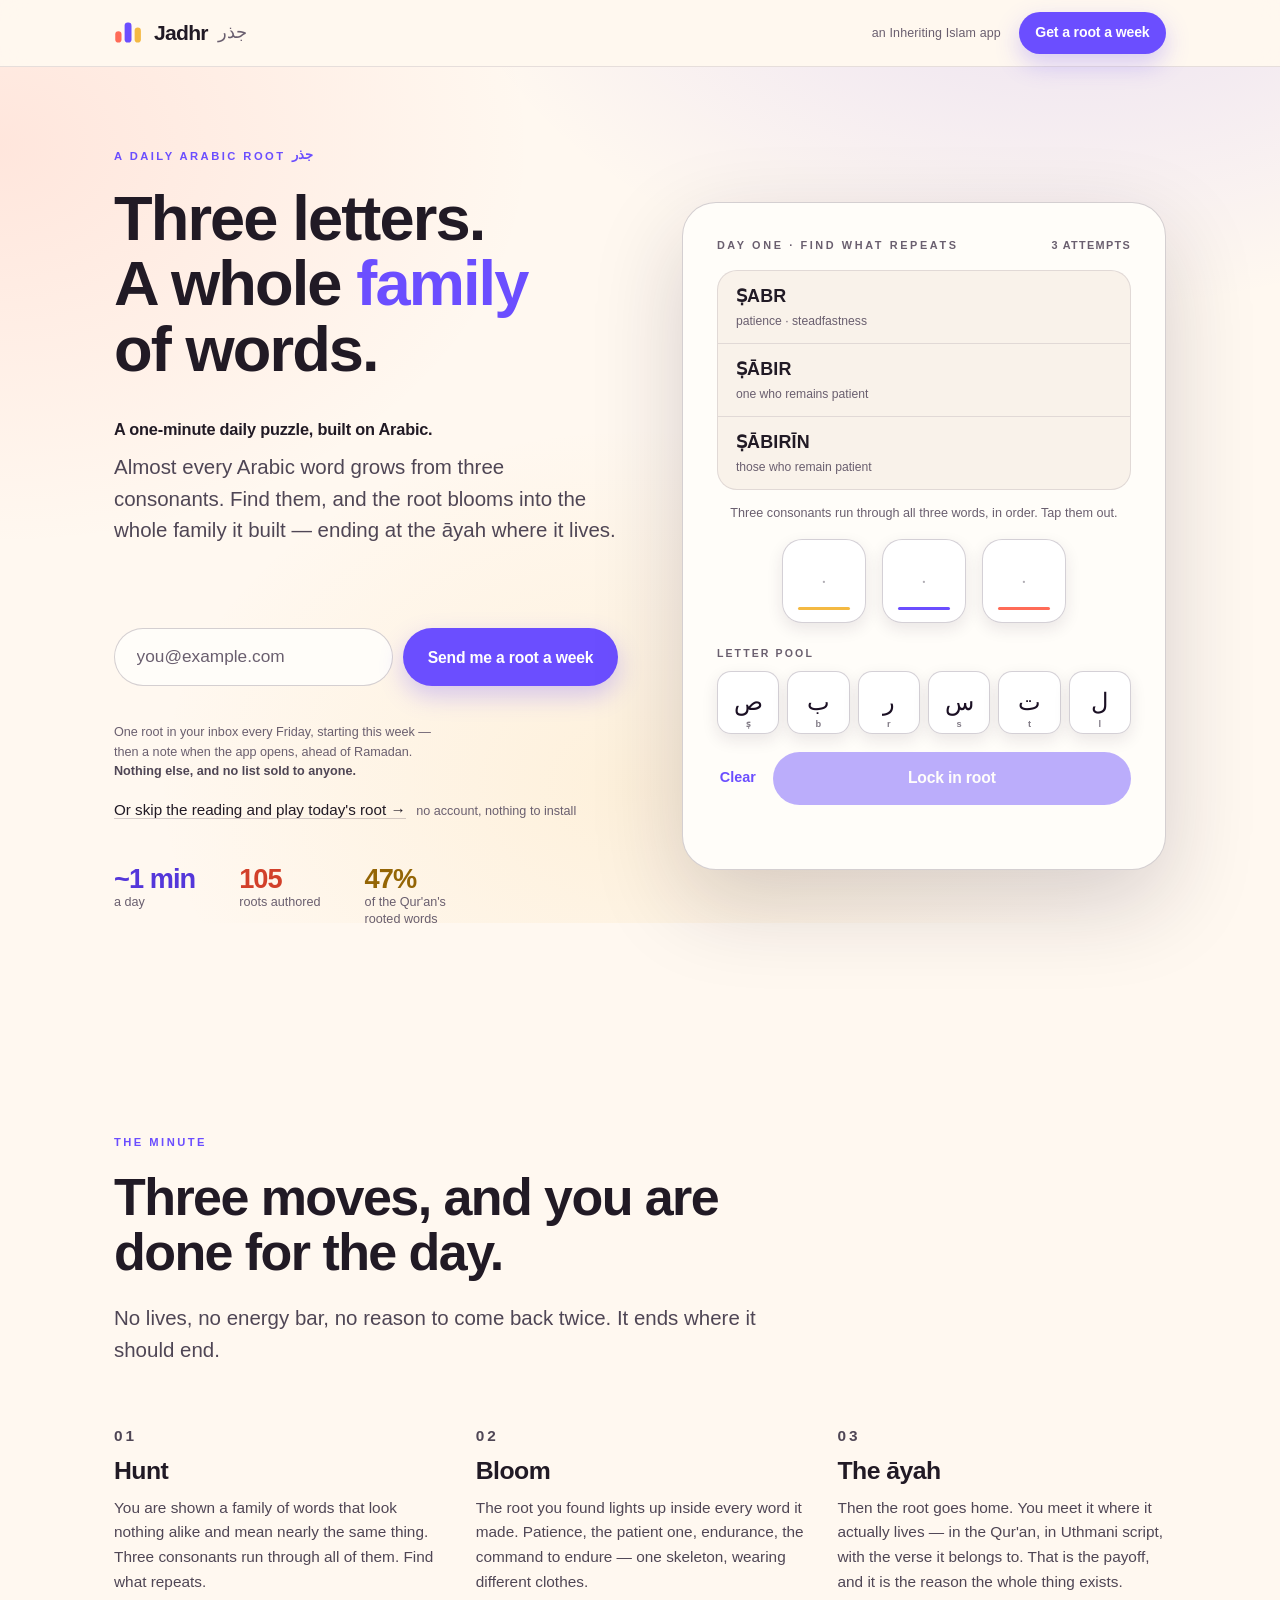
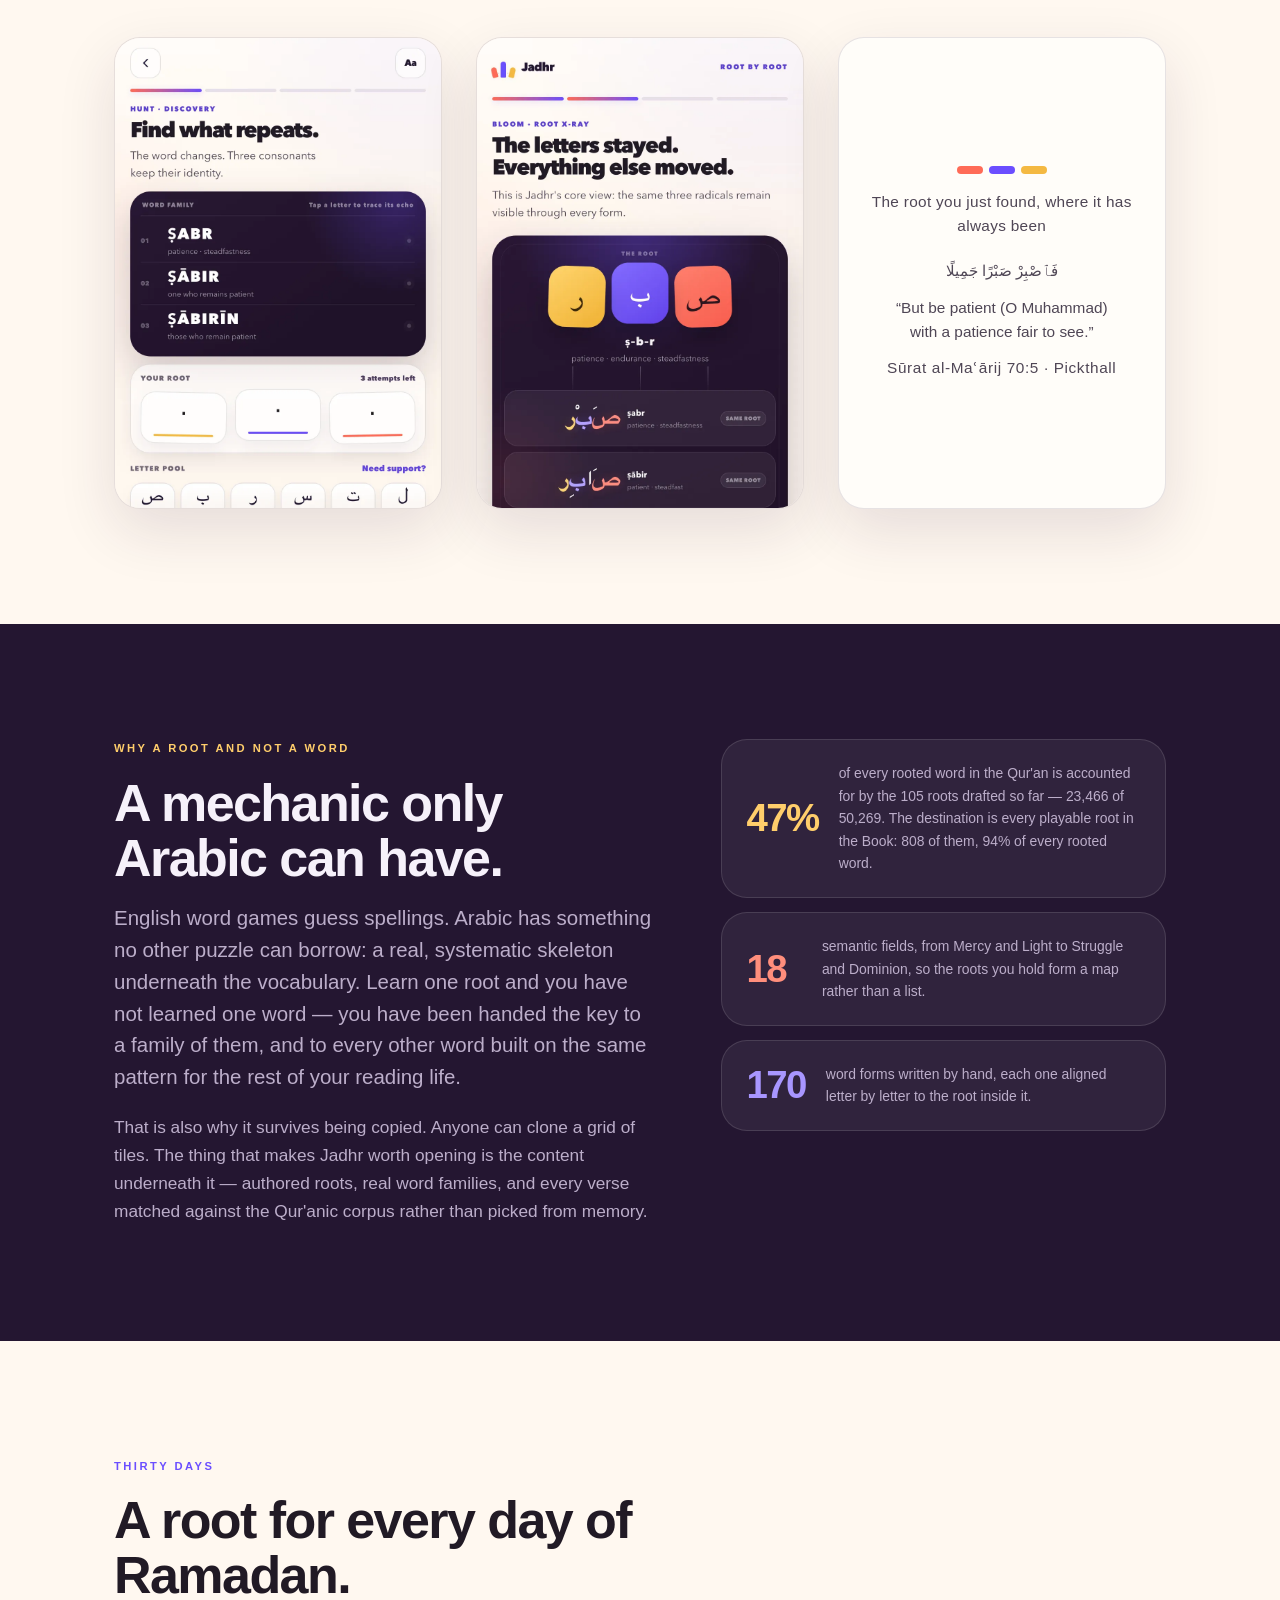
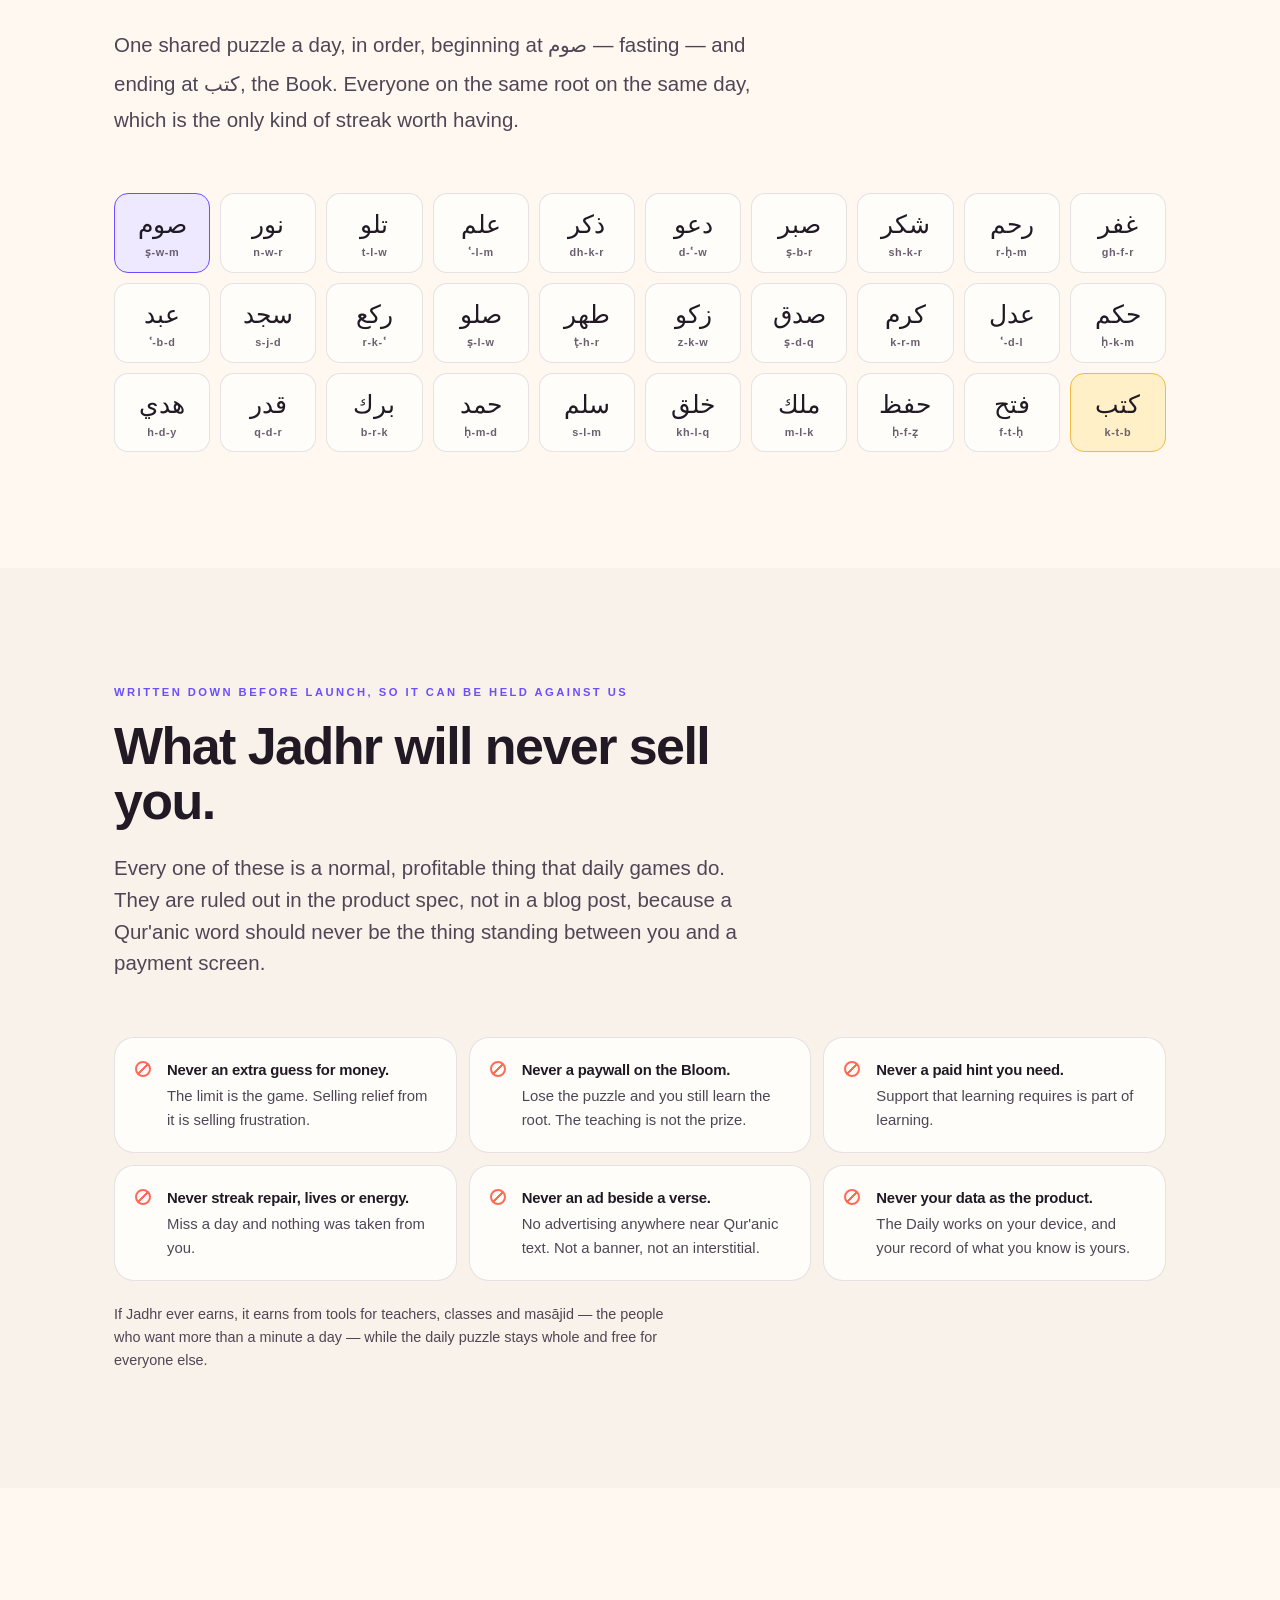
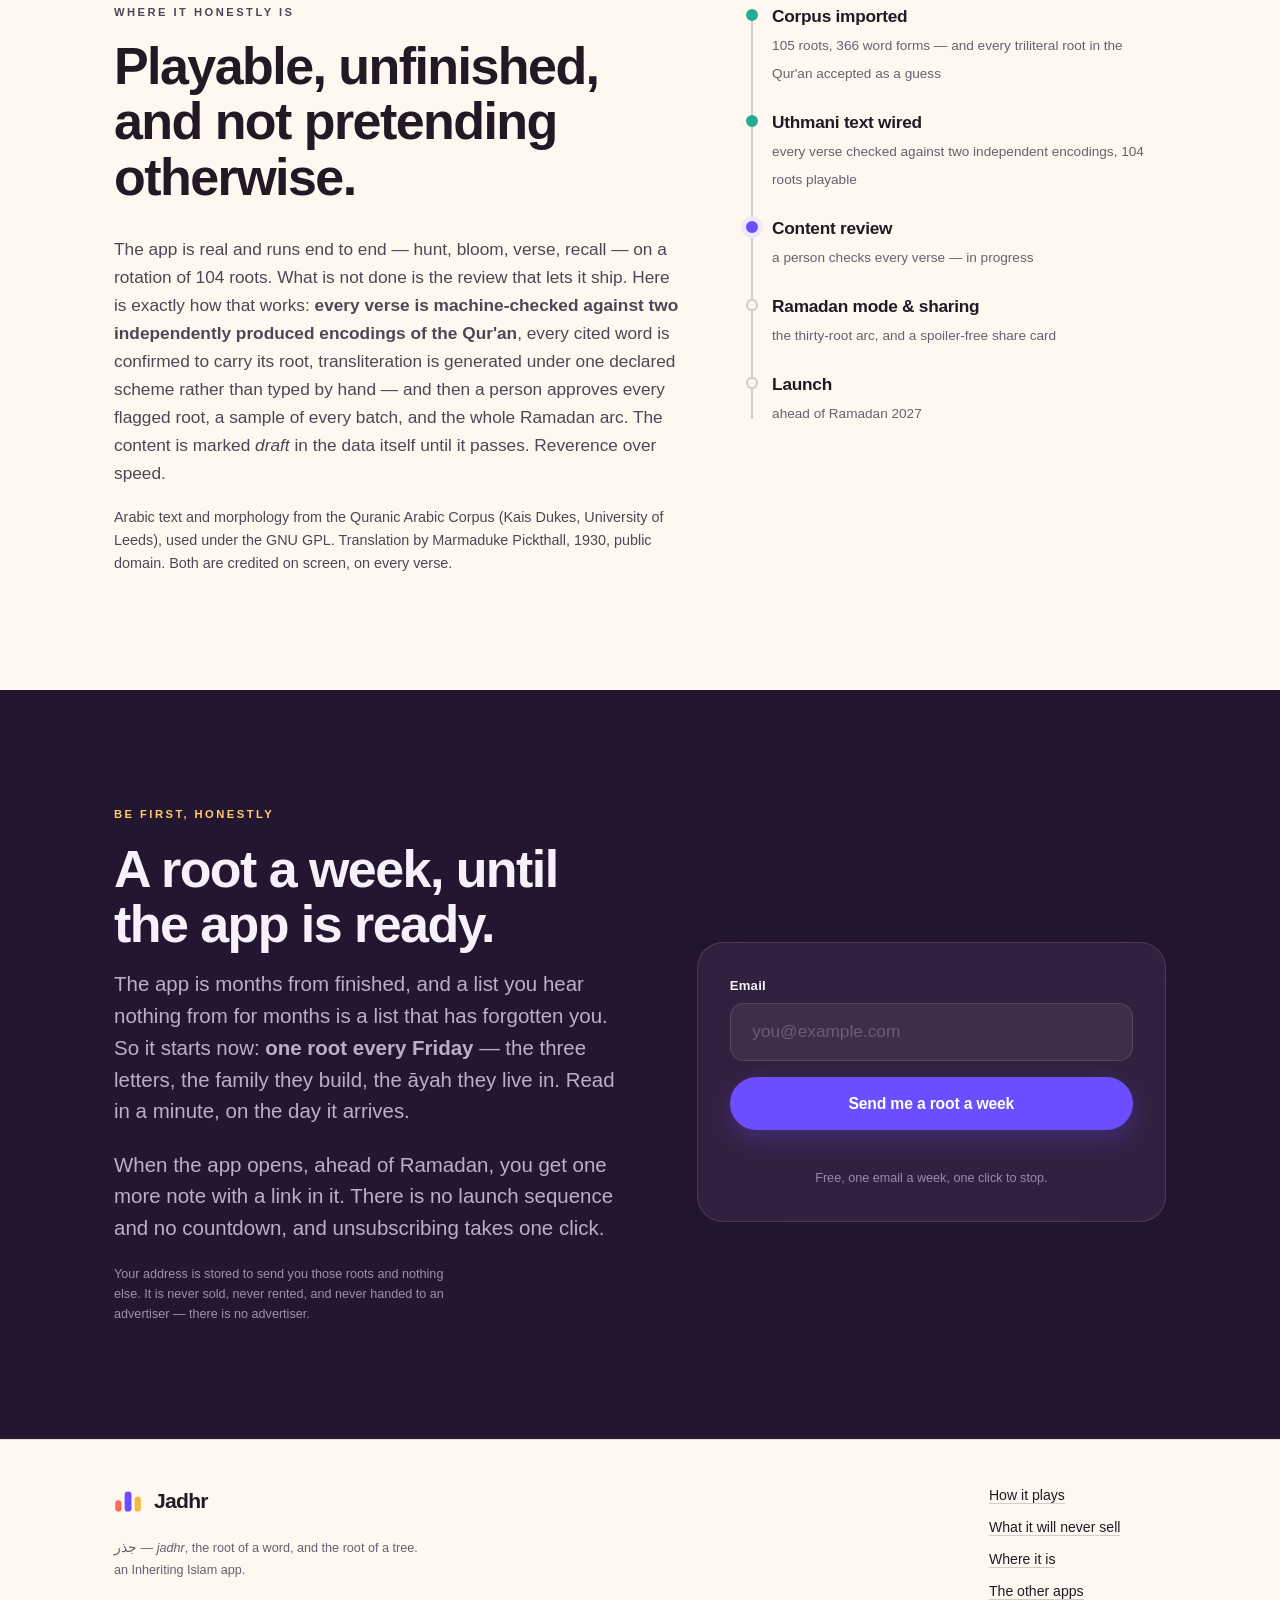
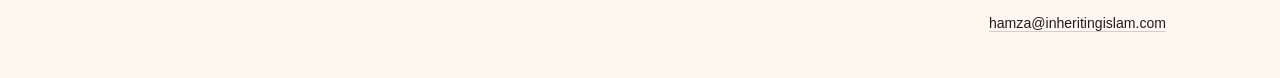
==== commit 83a8ef99: "The app ships — /play, the real thing, 104 roots The game itself now lives at play/ — the modular bu" ====
--- a/index.html
+++ b/index.html
@@ -74,6 +74,9 @@
 
       <p class="tiny hero-fine">One root in your inbox every Friday, starting this week — then a
         note when the app opens, ahead of Ramadan. <b>Nothing else, and no list sold to anyone.</b></p>
+
+      <p class="hero-play"><a class="link" href="play/">Or skip the reading and play today's root
+        <span aria-hidden="true">→</span></a> <span class="tiny">no account, nothing to install</span></p>
 
       <ul class="facts">
         <li><b>~1 min</b><span>a day</span></li>
@@ -160,8 +163,9 @@
         </ol>
 
         <p class="xray-foot tiny">The letters stayed. Everything else moved.</p>
-        <p class="bloom-next" hidden id="bloom-next">That was one root. There are forty-four more,
-          one a day — <a class="link" href="#waitlist">have the next one sent to you</a>.</p>
+        <p class="bloom-next" hidden id="bloom-next">That was the first move of one root. There are
+          a hundred and three more, one a day — <a class="link" href="play/">play today's in the
+          app</a>, or <a class="link" href="#waitlist">have one sent to you every Friday</a>.</p>
       </div>
 
       </div>
--- a/assets/css/site.css
+++ b/assets/css/site.css
@@ -265,7 +265,27 @@
   border:1px solid transparent;
   border-radius:var(--r-xl);padding:clamp(24px,3vw,34px);box-shadow:var(--shadow-lift);
   position:relative;overflow:hidden;
-}
+  transition:background-color .5s ease,color .5s ease,border-color .5s ease;
+}
+/* Light while hunting — evidence is reading material. The flip to plum IS the
+   reveal, exactly as in the app, where the Bloom is the only dark surface left.
+   Without JavaScript the card shows the Bloom statically, so dark is the base
+   state and this class is only ever added by the script that starts the game. */
+.xray.is-hunt{background:var(--surface);color:var(--ink);border-color:var(--line-strong)}
+.xray.is-hunt .xray-cap,
+.xray.is-hunt .hunt-tries,
+.xray.is-hunt .pool-cap{color:var(--muted)}
+.xray.is-hunt .evidence{background:var(--surface-2);border-color:var(--line)}
+.xray.is-hunt .evidence li + li{border-top-color:var(--line)}
+.xray.is-hunt .evidence b{color:var(--ink)}
+.xray.is-hunt .evidence span,
+.xray.is-hunt .hunt-hint,
+.xray.is-hunt .hunt-say{color:var(--muted)}
+.xray.is-hunt .hunt-say.bad{color:var(--coral-text)}
+.xray.is-hunt .slot,
+.xray.is-hunt .key{border-color:var(--line-strong);box-shadow:0 6px 16px rgba(46,28,54,.10)}
+.xray.is-hunt .btn-clear{color:var(--violet)}
+.xray.is-hunt .btn-clear:hover{color:var(--ink)}
 /* On a dark ground the card and the page are nearly the same plum, so it needs
    an edge to stay a card rather than a hole. */
 @media (prefers-color-scheme:dark){.xray{border-color:var(--line-panel)}}
@@ -485,3 +505,7 @@
   .reveal,.reveal.in{opacity:1;transform:none;transition:none}
   .form,.arc li{transition:none}
 }
+
+/* ------------------------------------------------------------- hero play  */
+.hero-play{margin-top:1.1em;font-size:.95rem}
+.hero-play .tiny{margin-left:.5em}
